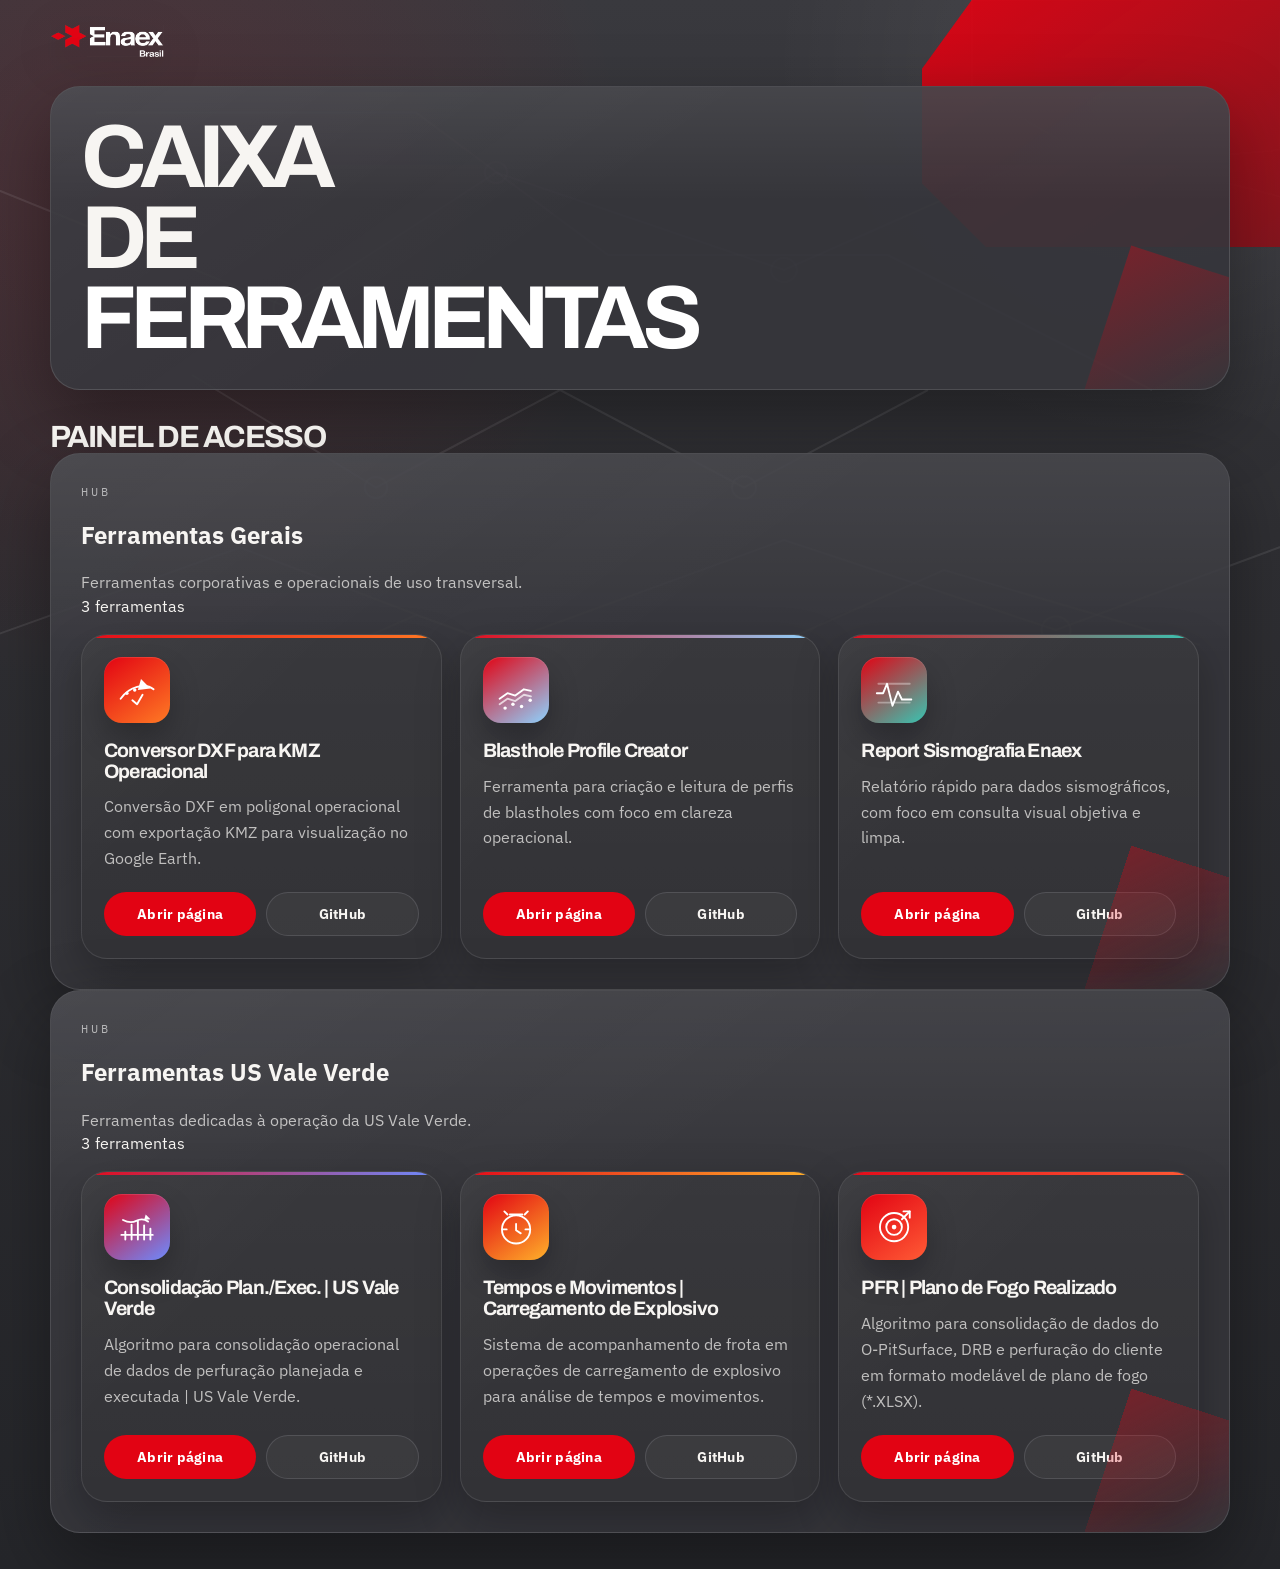
==== index.html @ 2552ff81 "Preload manifest for faster hub rendering" ====
<!doctype html>
<html lang="pt-BR">
  <head>
    <meta charset="utf-8" />
    <meta name="viewport" content="width=device-width, initial-scale=1" />
    <meta name="description" content="Hub visual de ferramentas Enaex Brasil dividido entre Ferramentas Gerais e Ferramentas US Vale Verde." />
    <meta name="theme-color" content="#2f2f33" />
    <title>Caixa de Ferramentas | Enaex Brasil</title>
    <link rel="preconnect" href="https://fonts.googleapis.com" />
    <link rel="preconnect" href="https://fonts.gstatic.com" crossorigin />
    <link
      href="https://fonts.googleapis.com/css2?family=Archivo:wght@500;600;700;800&family=IBM+Plex+Mono:wght@400;500;600&family=IBM+Plex+Sans:wght@400;500;600;700&display=swap"
      rel="stylesheet"
    />
    <link rel="preload" href="output/tools_manifest.json" as="fetch" crossorigin="anonymous" />
    <link rel="stylesheet" href="styles.css" />
    <script src="script.js" defer></script>
  </head>
  <body>
    <div class="scene" aria-hidden="true">
      <svg class="scene__lines" viewBox="0 0 1600 1200" preserveAspectRatio="none">
        <path d="M-80 220 L360 410 L620 230 L980 360 L1340 190 L1700 290" />
        <path d="M-40 860 L300 730 L620 860 L980 720 L1320 840 L1700 690" />
        <path d="M120 150 L520 150 L760 340 L1110 340 L1440 520" />
        <path d="M160 990 L520 820 L820 930 L1180 760 L1500 860" />
        <path d="M240 500 L470 650 L700 520 L930 650 L1160 520" />
        <circle cx="360" cy="410" r="18" />
        <circle cx="620" cy="230" r="14" />
        <circle cx="980" cy="360" r="16" />
        <circle cx="1320" cy="840" r="18" />
        <circle cx="470" cy="650" r="14" />
        <circle cx="930" cy="650" r="15" />
        <polygon points="1215,0 1600,0 1600,200 1380,220 1215,120" />
      </svg>
      <span class="scene__tile scene__tile--top"></span>
      <span class="scene__tile scene__tile--bottom"></span>
    </div>

    <header class="topbar shell">
      <a class="brand" href="./" aria-label="Enaex Brasil">
        <img
          class="brand__logo"
          src="VISUAL/Enaex%20Brasil%20-%20White.png"
          alt="Enaex Brasil"
        />
      </a>
    </header>

    <main class="shell page">
      <section class="hero" aria-labelledby="hero-title">
        <article class="hero__copy panel panel--soft reveal">
          <h1 id="hero-title">
            Caixa de
            <span>Ferramentas</span>
          </h1>
        </article>
      </section>

      <section class="section-head reveal" aria-labelledby="tools-title">
        <div>
          <h2 id="tools-title">PAINEL DE ACESSO</h2>
        </div>
      </section>

      <section id="hub-grid" class="hub-grid" aria-label="Lista de hubs" aria-live="polite" aria-busy="true"></section>
    </main>
  </body>
</html>
---- styles.css ----
:root {
  --bg: #2f2f33;
  --bg-deep: #25262a;
  --panel: rgba(60, 60, 66, 0.92);
  --panel-strong: rgba(226, 3, 19, 0.96);
  --panel-soft: rgba(54, 54, 59, 0.92);
  --line: rgba(255, 255, 255, 0.14);
  --line-strong: rgba(255, 255, 255, 0.22);
  --text: #f7f5f2;
  --muted: rgba(247, 245, 242, 0.72);
  --muted-strong: rgba(247, 245, 242, 0.52);
  --accent: #e20313;
  --accent-2: #ff5b35;
  --shadow: 0 28px 72px rgba(0, 0, 0, 0.36);
  color-scheme: dark;
}

* {
  box-sizing: border-box;
}

html {
  scroll-behavior: smooth;
}

body {
  margin: 0;
  min-height: 100vh;
  color: var(--text);
  font-family: "IBM Plex Sans", system-ui, sans-serif;
  background:
    radial-gradient(circle at 10% 12%, rgba(226, 3, 19, 0.13), transparent 28%),
    radial-gradient(circle at 90% 4%, rgba(255, 255, 255, 0.08), transparent 20%),
    linear-gradient(180deg, #39393e 0%, var(--bg) 34%, var(--bg-deep) 100%);
  overflow-x: hidden;
}

img {
  display: block;
  max-width: 100%;
}

a {
  color: inherit;
}

::selection {
  background: rgba(226, 3, 19, 0.55);
  color: #fff;
}

.scene {
  position: fixed;
  inset: 0;
  z-index: 0;
  pointer-events: none;
  overflow: hidden;
}

.scene__lines {
  position: absolute;
  inset: 0;
  width: 100%;
  height: 100%;
  opacity: 0.42;
}

.scene__lines path {
  fill: none;
  stroke: rgba(255, 255, 255, 0.22);
  stroke-width: 2;
  vector-effect: non-scaling-stroke;
}

.scene__lines circle,
.scene__lines polygon {
  fill: none;
  stroke: rgba(255, 255, 255, 0.22);
  stroke-width: 2;
  vector-effect: non-scaling-stroke;
}

.scene__tile {
  position: absolute;
  display: block;
  filter: drop-shadow(0 24px 60px rgba(0, 0, 0, 0.16));
}

.scene__tile--top {
  top: 0;
  right: 0;
  width: min(28vw, 360px);
  aspect-ratio: 1.45;
  background: linear-gradient(145deg, rgba(226, 3, 19, 0.98), rgba(141, 18, 27, 0.95));
  clip-path: polygon(14% 0, 100% 0, 100% 100%, 18% 100%, 0 74%, 0 28%);
  opacity: 0.96;
}

.scene__tile--bottom {
  left: -120px;
  bottom: -80px;
  width: min(32vw, 420px);
  aspect-ratio: 1.42;
  border: 2px solid rgba(255, 255, 255, 0.12);
  clip-path: polygon(0 20%, 70% 0, 100% 26%, 100% 100%, 22% 100%, 0 72%);
  opacity: 0.6;
}

.shell {
  width: min(1180px, calc(100% - 48px));
  margin: 0 auto;
  position: relative;
  z-index: 1;
}

.topbar {
  display: flex;
  align-items: center;
  justify-content: flex-start;
  gap: 16px;
  padding: 24px 0 10px;
}

.brand {
  display: inline-flex;
  align-items: center;
  gap: 12px;
  text-decoration: none;
}

.brand__logo {
  width: auto;
  height: 34px;
  object-fit: contain;
  filter: drop-shadow(0 12px 24px rgba(0, 0, 0, 0.22));
}

.page {
  padding: 18px 0 36px;
}

.hero {
  display: grid;
  grid-template-columns: minmax(0, 1fr);
  gap: 20px;
  align-items: stretch;
}

.panel {
  position: relative;
  overflow: hidden;
  border: 1px solid rgba(255, 255, 255, 0.12);
  border-radius: 30px;
  box-shadow: var(--shadow);
}

.panel::before {
  content: "";
  position: absolute;
  inset: 0;
  background: linear-gradient(180deg, rgba(255, 255, 255, 0.08), transparent 38%);
  pointer-events: none;
}

.panel--soft {
  padding: 30px;
  background:
    linear-gradient(145deg, rgba(255, 255, 255, 0.035), transparent 45%),
    var(--panel-soft);
}

.panel--soft::after {
  content: "";
  position: absolute;
  inset: auto -50px -60px auto;
  width: 180px;
  height: 180px;
  background: linear-gradient(135deg, rgba(226, 3, 19, 0.36), transparent 68%);
  transform: rotate(18deg);
  pointer-events: none;
}

.eyebrow {
  margin: 0 0 14px;
  color: var(--muted-strong);
  font-family: "IBM Plex Mono", monospace;
  font-size: 0.72rem;
  letter-spacing: 0.24em;
  text-transform: uppercase;
}

.eyebrow--muted {
  color: rgba(255, 255, 255, 0.6);
}

.hero__copy {
  min-height: 100%;
}

.hero__copy h1 {
  margin: 0;
  font-family: "Archivo", "IBM Plex Sans", sans-serif;
  font-size: clamp(3.1rem, 7vw, 5.8rem);
  line-height: 0.9;
  letter-spacing: -0.08em;
  text-transform: uppercase;
  max-width: 7ch;
}

.hero__copy h1 span {
  display: block;
  color: #fff;
}

.section-head {
  display: flex;
  align-items: end;
  justify-content: space-between;
  gap: 24px;
  margin-top: 32px;
}

.section-head h2 {
  margin: 0;
  font-family: "Archivo", "IBM Plex Sans", sans-serif;
  font-size: clamp(1.8rem, 2.4vw, 2.45rem);
  line-height: 1;
  letter-spacing: -0.05em;
  text-transform: uppercase;
}

.section-head__text {
  margin: 0;
  max-width: 50ch;
  color: var(--muted);
  line-height: 1.6;
}

.tool-grid {
  display: grid;
  grid-template-columns: repeat(3, minmax(0, 1fr));
  gap: 18px;
  margin-top: 18px;
}

.tool-grid__message {
  grid-column: 1 / -1;
  padding: 18px 20px;
  border-radius: 20px;
  border: 1px solid rgba(255, 255, 255, 0.12);
  background: rgba(255, 255, 255, 0.04);
  color: var(--muted);
  line-height: 1.6;
}

.tool-grid__message--error {
  border-color: rgba(226, 3, 19, 0.38);
  background: rgba(226, 3, 19, 0.08);
  color: #fff;
}

.tool-card {
  position: relative;
  display: flex;
  flex-direction: column;
  min-height: 100%;
  padding: 22px;
  overflow: hidden;
  border-radius: 26px;
  border: 1px solid rgba(255, 255, 255, 0.1);
  background:
    linear-gradient(180deg, rgba(255, 255, 255, 0.045), rgba(255, 255, 255, 0.015)),
    rgba(47, 47, 52, 0.96);
  box-shadow: 0 18px 44px rgba(0, 0, 0, 0.25);
  transform: translateY(0);
  transition:
    transform 180ms ease,
    border-color 180ms ease,
    box-shadow 180ms ease,
    background 180ms ease;
}

.tool-card::before {
  content: "";
  position: absolute;
  inset: 0 0 auto;
  height: 3px;
  background: linear-gradient(90deg, var(--accent), var(--accent-2));
}

.tool-card::after {
  content: "";
  position: absolute;
  inset: 0;
  background: linear-gradient(135deg, rgba(255, 255, 255, 0.08), transparent 38%);
  pointer-events: none;
  opacity: 0.4;
}

.tool-card:hover {
  transform: translateY(-6px);
  border-color: rgba(226, 3, 19, 0.34);
  box-shadow: 0 24px 56px rgba(0, 0, 0, 0.34);
}

.tool-card__head {
  display: flex;
  align-items: flex-start;
  justify-content: flex-start;
  position: relative;
  z-index: 1;
}

.tool-mark {
  width: 66px;
  aspect-ratio: 1;
  flex: 0 0 auto;
  display: grid;
  place-items: center;
  border-radius: 18px;
  color: #fff;
  background: linear-gradient(145deg, var(--accent), var(--accent-2));
  box-shadow:
    inset 0 1px 0 rgba(255, 255, 255, 0.12),
    0 16px 30px rgba(0, 0, 0, 0.24);
}

.tool-mark svg {
  width: 76%;
  height: 76%;
}

.tool-mark svg * {
  stroke-linecap: round;
  stroke-linejoin: round;
}

.tool-card h3 {
  position: relative;
  z-index: 1;
  margin: 18px 0 0;
  font-family: "Archivo", "IBM Plex Sans", sans-serif;
  font-size: 1.22rem;
  line-height: 1.06;
  letter-spacing: -0.04em;
}

.tool-card p {
  position: relative;
  z-index: 1;
  margin: 12px 0 0;
  color: var(--muted);
  line-height: 1.62;
}

.tool-card__actions {
  position: relative;
  z-index: 1;
  display: grid;
  grid-template-columns: repeat(2, minmax(0, 1fr));
  gap: 10px;
  margin-top: auto;
  padding-top: 20px;
}

.tool-link {
  display: inline-flex;
  align-items: center;
  justify-content: center;
  gap: 10px;
  min-height: 44px;
  padding: 0 14px;
  border-radius: 999px;
  border: 1px solid rgba(255, 255, 255, 0.12);
  background: rgba(255, 255, 255, 0.04);
  color: var(--text);
  font-size: 0.86rem;
  font-weight: 700;
  letter-spacing: 0.02em;
  white-space: nowrap;
  text-decoration: none;
  transition:
    transform 160ms ease,
    background 160ms ease,
    border-color 160ms ease;
}

.tool-link:hover {
  transform: translateY(-1px);
  background: rgba(255, 255, 255, 0.08);
  border-color: rgba(255, 255, 255, 0.24);
}

.tool-link--primary {
  background: var(--accent);
  border-color: transparent;
  color: #fff;
}

.tool-link--primary:hover {
  background: #f10f20;
}

.tool-link:focus-visible,
.brand:focus-visible {
  outline: 2px solid rgba(255, 255, 255, 0.8);
  outline-offset: 3px;
}

.reveal {
  animation: rise 820ms cubic-bezier(0.16, 1, 0.3, 1) both;
}

.hero__copy.reveal {
  animation-delay: 70ms;
}

.hero__status.reveal {
  animation-delay: 150ms;
}

.section-head.reveal {
  animation-delay: 210ms;
}

.tool-card.reveal {
  animation-delay: var(--delay, 0ms);
}

@keyframes rise {
  from {
    opacity: 0;
    transform: translateY(18px);
  }
  to {
    opacity: 1;
    transform: translateY(0);
  }
}

@media (max-width: 1100px) {
  .hero {
    grid-template-columns: 1fr;
  }

  .tool-grid {
    grid-template-columns: repeat(2, minmax(0, 1fr));
  }
}

@media (max-width: 780px) {
  .shell {
    width: min(100% - 28px, 1180px);
  }

  .topbar {
    padding-top: 18px;
    flex-direction: column;
    align-items: flex-start;
  }

  .panel--soft,
  .tool-card {
    padding: 20px;
    border-radius: 24px;
  }

  .section-head {
    flex-direction: column;
    align-items: flex-start;
  }

  .tool-grid {
    grid-template-columns: 1fr;
  }

  .tool-card__actions {
    grid-template-columns: 1fr;
  }
}

@media (prefers-reduced-motion: reduce) {
  html {
    scroll-behavior: auto;
  }

  *,
  *::before,
  *::after {
    animation-duration: 0.01ms !important;
    animation-iteration-count: 1 !important;
    transition-duration: 0.01ms !important;
    scroll-behavior: auto !important;
  }
}
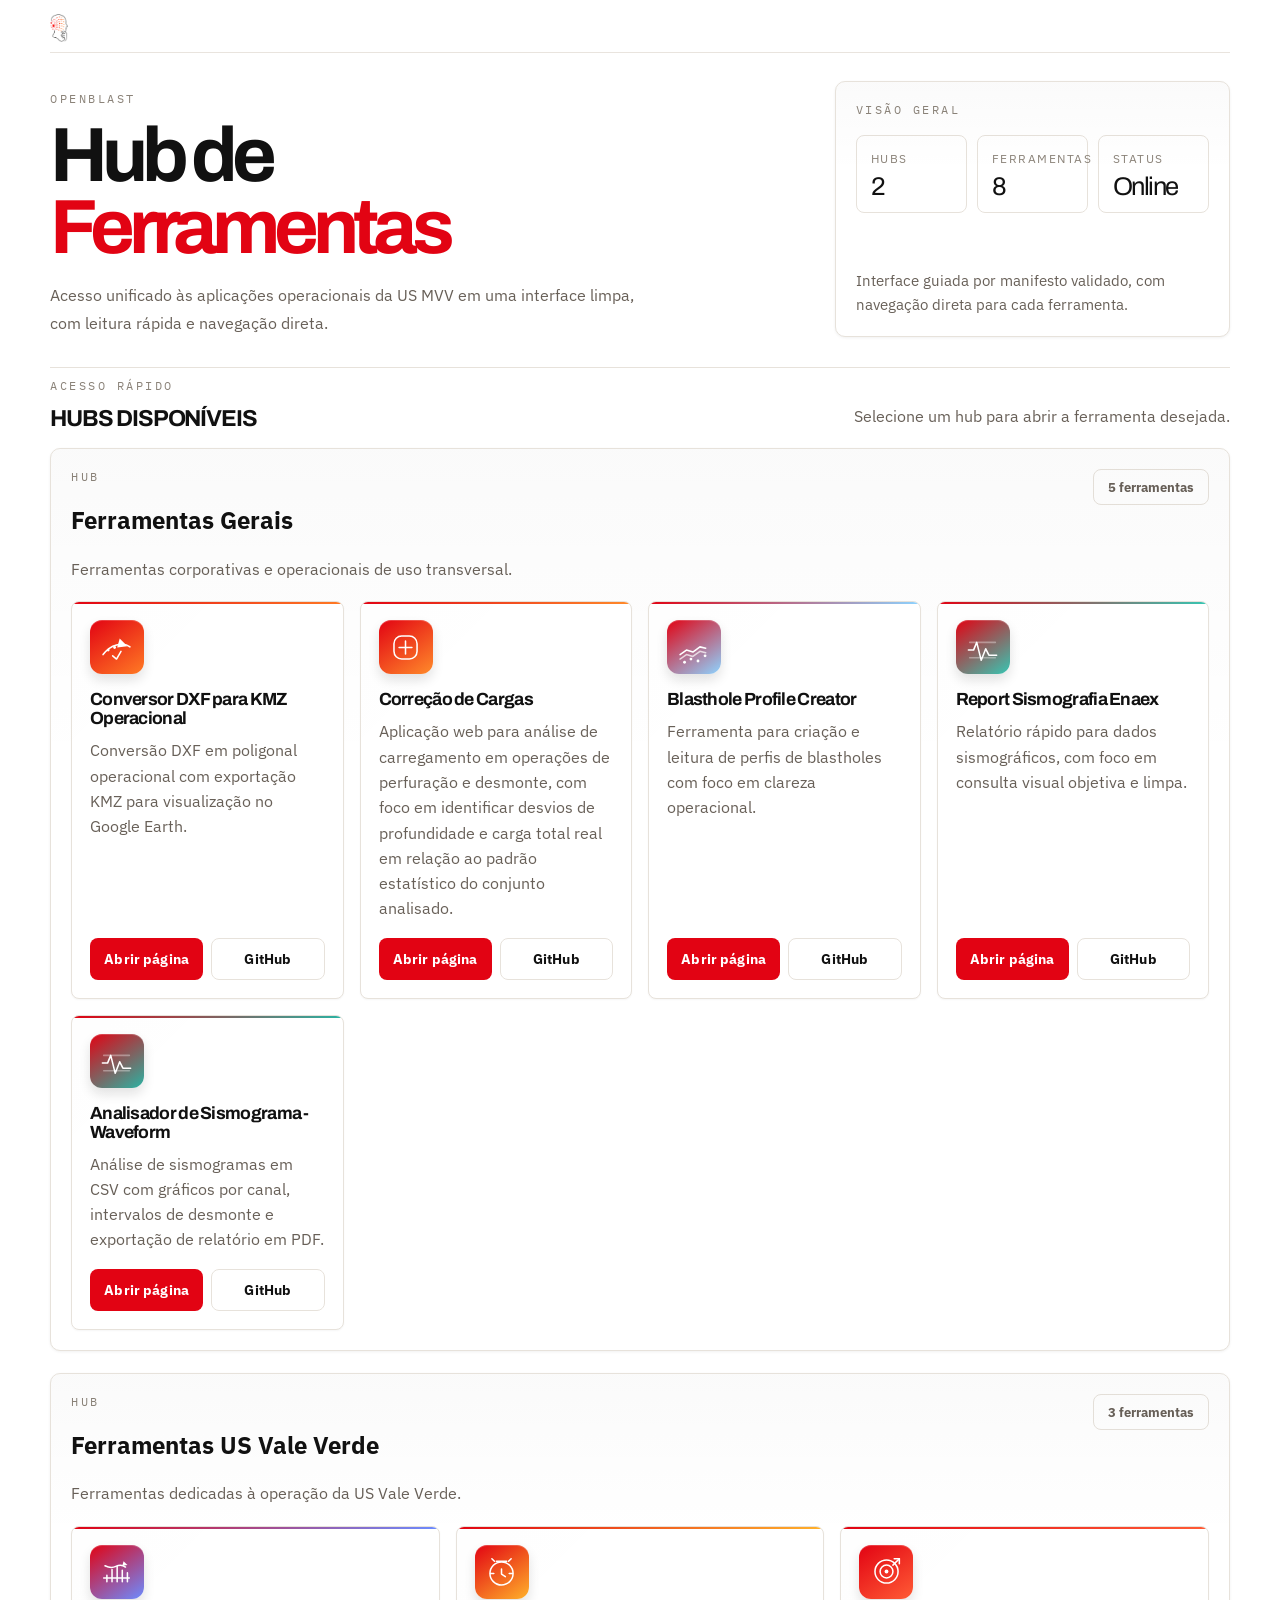
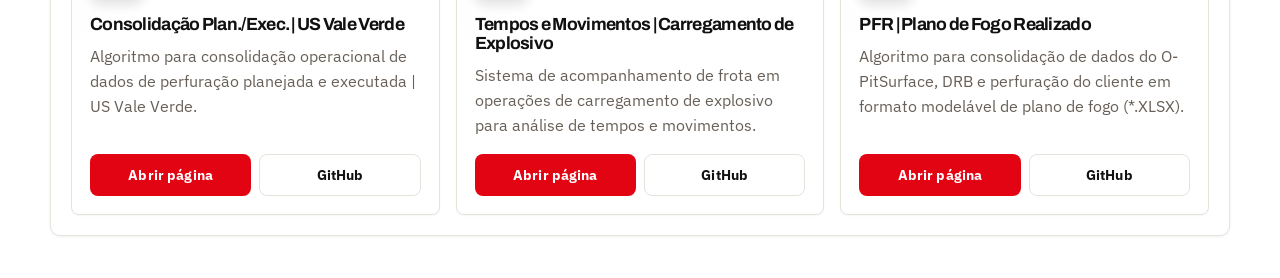
==== commit 8bac404d: "feat: restyle hub for OpenBlast" ====
--- a/index.html
+++ b/index.html
@@ -3,9 +3,11 @@
   <head>
     <meta charset="utf-8" />
     <meta name="viewport" content="width=device-width, initial-scale=1" />
-    <meta name="description" content="Hub visual de ferramentas Enaex Brasil dividido entre Ferramentas Gerais e Ferramentas US Vale Verde." />
-    <meta name="theme-color" content="#2f2f33" />
-    <title>Caixa de Ferramentas | Enaex Brasil</title>
+    <meta name="description" content="Hub visual OpenBlast para acesso direto às ferramentas operacionais da US MVV." />
+    <meta name="theme-color" content="#ffffff" />
+    <meta name="application-name" content="Hub de Ferramentas | OpenBlast" />
+    <link rel="icon" href="VISUAL/LOGO%20OPENBLAST%20TRANSPARENTE.png" />
+    <title>Hub de Ferramentas | OpenBlast</title>
     <link rel="preconnect" href="https://fonts.googleapis.com" />
     <link rel="preconnect" href="https://fonts.gstatic.com" crossorigin />
     <link
@@ -17,52 +19,69 @@
     <script src="script.js" defer></script>
   </head>
   <body>
-    <div class="scene" aria-hidden="true">
-      <svg class="scene__lines" viewBox="0 0 1600 1200" preserveAspectRatio="none">
-        <path d="M-80 220 L360 410 L620 230 L980 360 L1340 190 L1700 290" />
-        <path d="M-40 860 L300 730 L620 860 L980 720 L1320 840 L1700 690" />
-        <path d="M120 150 L520 150 L760 340 L1110 340 L1440 520" />
-        <path d="M160 990 L520 820 L820 930 L1180 760 L1500 860" />
-        <path d="M240 500 L470 650 L700 520 L930 650 L1160 520" />
-        <circle cx="360" cy="410" r="18" />
-        <circle cx="620" cy="230" r="14" />
-        <circle cx="980" cy="360" r="16" />
-        <circle cx="1320" cy="840" r="18" />
-        <circle cx="470" cy="650" r="14" />
-        <circle cx="930" cy="650" r="15" />
-        <polygon points="1215,0 1600,0 1600,200 1380,220 1215,120" />
-      </svg>
-      <span class="scene__tile scene__tile--top"></span>
-      <span class="scene__tile scene__tile--bottom"></span>
-    </div>
-
     <header class="topbar shell">
-      <a class="brand" href="./" aria-label="Enaex Brasil">
+      <a class="brand" href="./" aria-label="OpenBlast">
         <img
           class="brand__logo"
-          src="VISUAL/Enaex%20Brasil%20-%20White.png"
-          alt="Enaex Brasil"
+          src="VISUAL/LOGO%20OPENBLAST%20TRANSPARENTE.png"
+          alt="OpenBlast"
         />
       </a>
     </header>
 
     <main class="shell page">
       <section class="hero" aria-labelledby="hero-title">
-        <article class="hero__copy panel panel--soft reveal">
+        <article class="hero__copy reveal">
+          <p class="eyebrow">OPENBLAST</p>
           <h1 id="hero-title">
-            Caixa de
+            Hub de
             <span>Ferramentas</span>
           </h1>
+          <p class="hero__description">
+            Acesso unificado às aplicações operacionais da US MVV em uma interface limpa, com leitura rápida e navegação direta.
+          </p>
         </article>
+
+        <aside class="hero__panel panel panel--light reveal" aria-label="Resumo do hub">
+          <div>
+            <p class="eyebrow eyebrow--muted">VISÃO GERAL</p>
+            <dl class="hero__stats">
+              <div>
+                <dt>Hubs</dt>
+                <dd id="stat-hubs">2</dd>
+              </div>
+              <div>
+                <dt>Ferramentas</dt>
+                <dd id="stat-tools">8</dd>
+              </div>
+              <div>
+                <dt>Status</dt>
+                <dd id="stat-status">Online</dd>
+              </div>
+            </dl>
+          </div>
+          <p class="hero__panel-note">
+            Interface guiada por manifesto validado, com navegação direta para cada ferramenta.
+          </p>
+        </aside>
       </section>
 
       <section class="section-head reveal" aria-labelledby="tools-title">
         <div>
-          <h2 id="tools-title">PAINEL DE ACESSO</h2>
+          <p class="eyebrow">Acesso rápido</p>
+          <h2 id="tools-title">Hubs disponíveis</h2>
         </div>
+        <p class="section-head__text">
+          Selecione um hub para abrir a ferramenta desejada.
+        </p>
       </section>
 
       <section id="hub-grid" class="hub-grid" aria-label="Lista de hubs" aria-live="polite" aria-busy="true"></section>
     </main>
+
+    <!-- MANIFEST:START -->
+<script type="application/json" id="initial-manifest">{"manifest_version":"2.0","project":{"name":"hub-de-ferramentas-us-mvv","version":"1.0.0","purpose":"Transformar a planilha de repositórios em um manifesto validado para o hub OpenBlast US MVV"},"generated_at":"2026-06-11T11:29:32Z","run_id":"20260611_112932","source":{"workbook":"input/repositorios_github_pages.xlsx","sheet":"Repositorios","headers":["Repositório","Título formal","GitHub","Pages"],"sha256":"66d4b694edf823ed48492c0521bcfcdd941e2f9ed77dc7ff28b12eba729573e5","row_count":8},"counts":{"total_rows":8,"valid_rows":8,"invalid_rows":0,"hub_count":2},"validation":{"status":"passed","error_count":0,"warning_count":0},"generator":{"python":"3.14.3","openpyxl":"3.1.5"},"hubs":[{"slug":"ferramentas-gerais","title":"Ferramentas Gerais","description":"Ferramentas corporativas e operacionais de uso transversal.","tool_count":5,"tools":[{"row_number":2,"repository_id":"enaex-plano-de-voo","formal_title":"Conversor DXF para KMZ Operacional","github_url":"https://github.com/SILVAThiagoFerreira/enaex-plano-de-voo","pages_url":"https://silvathiagoferreira.github.io/enaex-plano-de-voo/","description":"Conversão DXF em poligonal operacional com exportação KMZ para visualização no Google Earth.","kind":"flight","accent":"#e20313","accent2":"#ff7a24","github_owner":"SILVAThiagoFerreira","github_repo_name":"enaex-plano-de-voo","pages_owner":"silvathiagoferreira","pages_repo_name":"enaex-plano-de-voo","order":1},{"row_number":9,"repository_id":"correcao-de-cargas","formal_title":"Correção de Cargas","github_url":"https://github.com/SILVAThiagoFerreira/correcao-de-cargas","pages_url":"https://silvathiagoferreira.github.io/correcao-de-cargas/","description":"Aplicação web para análise de carregamento em operações de perfuração e desmonte, com foco em identificar desvios de profundidade e carga total real em relação ao padrão estatístico do conjunto analisado.","kind":"charge","accent":"#e20313","accent2":"#ff8a2a","github_owner":"SILVAThiagoFerreira","github_repo_name":"correcao-de-cargas","pages_owner":"silvathiagoferreira","pages_repo_name":"correcao-de-cargas","order":8},{"row_number":5,"repository_id":"blasthole-profile-creator","formal_title":"Blasthole Profile Creator","github_url":"https://github.com/SILVAThiagoFerreira/blasthole-profile-creator","pages_url":"https://silvathiagoferreira.github.io/blasthole-profile-creator/","description":"Ferramenta para criação e leitura de perfis de blastholes com foco em clareza operacional.","kind":"blast","accent":"#e20313","accent2":"#8dd3ff","github_owner":"SILVAThiagoFerreira","github_repo_name":"blasthole-profile-creator","pages_owner":"silvathiagoferreira","pages_repo_name":"blasthole-profile-creator","order":4},{"row_number":7,"repository_id":"aquickreportofseismographicdata","formal_title":"Report Sismografia Enaex","github_url":"https://github.com/SILVAThiagoFerreira/aquickreportofseismographicdata","pages_url":"https://silvathiagoferreira.github.io/aquickreportofseismographicdata/","description":"Relatório rápido para dados sismográficos, com foco em consulta visual objetiva e limpa.","kind":"wave","accent":"#e20313","accent2":"#37c6b3","github_owner":"SILVAThiagoFerreira","github_repo_name":"aquickreportofseismographicdata","pages_owner":"silvathiagoferreira","pages_repo_name":"aquickreportofseismographicdata","order":6},{"row_number":8,"repository_id":"analisador-de-sismograma","formal_title":"Analisador de Sismograma - Waveform","github_url":"https://github.com/SILVAThiagoFerreira/analisador-de-sismograma","pages_url":"https://silvathiagoferreira.github.io/ANALISADOR-DE-SISMOGRAMA/","description":"Análise de sismogramas em CSV com gráficos por canal, intervalos de desmonte e exportação de relatório em PDF.","kind":"wave","accent":"#e20313","accent2":"#2bb3a3","github_owner":"SILVAThiagoFerreira","github_repo_name":"analisador-de-sismograma","pages_owner":"silvathiagoferreira","pages_repo_name":"ANALISADOR-DE-SISMOGRAMA","order":7}]},{"slug":"ferramentas-us-vale-verde","title":"Ferramentas US Vale Verde","description":"Ferramentas dedicadas à operação da US Vale Verde.","tool_count":3,"tools":[{"row_number":3,"repository_id":"usmvv_planned_and_executed_data_consolidation","formal_title":"Consolidação Plan./Exec. | US Vale Verde","github_url":"https://github.com/SILVAThiagoFerreira/usmvv_planned_and_executed_data_consolidation","pages_url":"https://silvathiagoferreira.github.io/usmvv_planned_and_executed_data_consolidation/","description":"Algoritmo para consolidação operacional de dados de perfuração planejada e executada | US Vale Verde.","kind":"console","accent":"#e20313","accent2":"#6c8cff","github_owner":"SILVAThiagoFerreira","github_repo_name":"usmvv_planned_and_executed_data_consolidation","pages_owner":"silvathiagoferreira","pages_repo_name":"usmvv_planned_and_executed_data_consolidation","order":2},{"row_number":4,"repository_id":"temposemovimentos","formal_title":"Tempos e Movimentos | Carregamento de Explosivo","github_url":"https://github.com/SILVAThiagoFerreira/temposemovimentos","pages_url":"https://silvathiagoferreira.github.io/temposemovimentos/","description":"Sistema de acompanhamento de frota em operações de carregamento de explosivo para análise de tempos e movimentos.","kind":"timer","accent":"#e20313","accent2":"#ffb12a","github_owner":"SILVAThiagoFerreira","github_repo_name":"temposemovimentos","pages_owner":"silvathiagoferreira","pages_repo_name":"temposemovimentos","order":3},{"row_number":6,"repository_id":"pfr-enaex","formal_title":"PFR | Plano de Fogo Realizado","github_url":"https://github.com/SILVAThiagoFerreira/pfr-enaex","pages_url":"https://silvathiagoferreira.github.io/pfr-enaex/","description":"Algoritmo para consolidação de dados do O-PitSurface, DRB e perfuração do cliente em formato modelável de plano de fogo (*.XLSX).","kind":"target","accent":"#e20313","accent2":"#ff5b35","github_owner":"SILVAThiagoFerreira","github_repo_name":"pfr-enaex","pages_owner":"silvathiagoferreira","pages_repo_name":"pfr-enaex","order":5}]}],"tools":[{"row_number":2,"repository_id":"enaex-plano-de-voo","formal_title":"Conversor DXF para KMZ Operacional","github_url":"https://github.com/SILVAThiagoFerreira/enaex-plano-de-voo","pages_url":"https://silvathiagoferreira.github.io/enaex-plano-de-voo/","description":"Conversão DXF em poligonal operacional com exportação KMZ para visualização no Google Earth.","kind":"flight","accent":"#e20313","accent2":"#ff7a24","github_owner":"SILVAThiagoFerreira","github_repo_name":"enaex-plano-de-voo","pages_owner":"silvathiagoferreira","pages_repo_name":"enaex-plano-de-voo","order":1},{"row_number":3,"repository_id":"usmvv_planned_and_executed_data_consolidation","formal_title":"Consolidação Plan./Exec. | US Vale Verde","github_url":"https://github.com/SILVAThiagoFerreira/usmvv_planned_and_executed_data_consolidation","pages_url":"https://silvathiagoferreira.github.io/usmvv_planned_and_executed_data_consolidation/","description":"Algoritmo para consolidação operacional de dados de perfuração planejada e executada | US Vale Verde.","kind":"console","accent":"#e20313","accent2":"#6c8cff","github_owner":"SILVAThiagoFerreira","github_repo_name":"usmvv_planned_and_executed_data_consolidation","pages_owner":"silvathiagoferreira","pages_repo_name":"usmvv_planned_and_executed_data_consolidation","order":2},{"row_number":4,"repository_id":"temposemovimentos","formal_title":"Tempos e Movimentos | Carregamento de Explosivo","github_url":"https://github.com/SILVAThiagoFerreira/temposemovimentos","pages_url":"https://silvathiagoferreira.github.io/temposemovimentos/","description":"Sistema de acompanhamento de frota em operações de carregamento de explosivo para análise de tempos e movimentos.","kind":"timer","accent":"#e20313","accent2":"#ffb12a","github_owner":"SILVAThiagoFerreira","github_repo_name":"temposemovimentos","pages_owner":"silvathiagoferreira","pages_repo_name":"temposemovimentos","order":3},{"row_number":5,"repository_id":"blasthole-profile-creator","formal_title":"Blasthole Profile Creator","github_url":"https://github.com/SILVAThiagoFerreira/blasthole-profile-creator","pages_url":"https://silvathiagoferreira.github.io/blasthole-profile-creator/","description":"Ferramenta para criação e leitura de perfis de blastholes com foco em clareza operacional.","kind":"blast","accent":"#e20313","accent2":"#8dd3ff","github_owner":"SILVAThiagoFerreira","github_repo_name":"blasthole-profile-creator","pages_owner":"silvathiagoferreira","pages_repo_name":"blasthole-profile-creator","order":4},{"row_number":6,"repository_id":"pfr-enaex","formal_title":"PFR | Plano de Fogo Realizado","github_url":"https://github.com/SILVAThiagoFerreira/pfr-enaex","pages_url":"https://silvathiagoferreira.github.io/pfr-enaex/","description":"Algoritmo para consolidação de dados do O-PitSurface, DRB e perfuração do cliente em formato modelável de plano de fogo (*.XLSX).","kind":"target","accent":"#e20313","accent2":"#ff5b35","github_owner":"SILVAThiagoFerreira","github_repo_name":"pfr-enaex","pages_owner":"silvathiagoferreira","pages_repo_name":"pfr-enaex","order":5},{"row_number":7,"repository_id":"aquickreportofseismographicdata","formal_title":"Report Sismografia Enaex","github_url":"https://github.com/SILVAThiagoFerreira/aquickreportofseismographicdata","pages_url":"https://silvathiagoferreira.github.io/aquickreportofseismographicdata/","description":"Relatório rápido para dados sismográficos, com foco em consulta visual objetiva e limpa.","kind":"wave","accent":"#e20313","accent2":"#37c6b3","github_owner":"SILVAThiagoFerreira","github_repo_name":"aquickreportofseismographicdata","pages_owner":"silvathiagoferreira","pages_repo_name":"aquickreportofseismographicdata","order":6},{"row_number":8,"repository_id":"analisador-de-sismograma","formal_title":"Analisador de Sismograma - Waveform","github_url":"https://github.com/SILVAThiagoFerreira/analisador-de-sismograma","pages_url":"https://silvathiagoferreira.github.io/ANALISADOR-DE-SISMOGRAMA/","description":"Análise de sismogramas em CSV com gráficos por canal, intervalos de desmonte e exportação de relatório em PDF.","kind":"wave","accent":"#e20313","accent2":"#2bb3a3","github_owner":"SILVAThiagoFerreira","github_repo_name":"analisador-de-sismograma","pages_owner":"silvathiagoferreira","pages_repo_name":"ANALISADOR-DE-SISMOGRAMA","order":7},{"row_number":9,"repository_id":"correcao-de-cargas","formal_title":"Correção de Cargas","github_url":"https://github.com/SILVAThiagoFerreira/correcao-de-cargas","pages_url":"https://silvathiagoferreira.github.io/correcao-de-cargas/","description":"Aplicação web para análise de carregamento em operações de perfuração e desmonte, com foco em identificar desvios de profundidade e carga total real em relação ao padrão estatístico do conjunto analisado.","kind":"charge","accent":"#e20313","accent2":"#ff8a2a","github_owner":"SILVAThiagoFerreira","github_repo_name":"correcao-de-cargas","pages_owner":"silvathiagoferreira","pages_repo_name":"correcao-de-cargas","order":8}]}</script>
+<!-- MANIFEST:END -->
+
   </body>
 </html>
--- a/styles.css
+++ b/styles.css
@@ -1,18 +1,21 @@
 :root {
-  --bg: #2f2f33;
-  --bg-deep: #25262a;
-  --panel: rgba(60, 60, 66, 0.92);
-  --panel-strong: rgba(226, 3, 19, 0.96);
-  --panel-soft: rgba(54, 54, 59, 0.92);
-  --line: rgba(255, 255, 255, 0.14);
-  --line-strong: rgba(255, 255, 255, 0.22);
-  --text: #f7f5f2;
-  --muted: rgba(247, 245, 242, 0.72);
-  --muted-strong: rgba(247, 245, 242, 0.52);
+  --bg: #ffffff;
+  --bg-soft: #faf9f7;
+  --surface: #ffffff;
+  --surface-2: #fbfaf8;
+  --line: #e7e2db;
+  --line-strong: #d7d0c7;
+  --text: #111111;
+  --muted: #686058;
+  --muted-strong: #8b8379;
   --accent: #e20313;
-  --accent-2: #ff5b35;
-  --shadow: 0 28px 72px rgba(0, 0, 0, 0.36);
-  color-scheme: dark;
+  --accent-2: #ff7a24;
+  --shadow: 0 1px 3px rgba(17, 17, 17, 0.06);
+  --radius-xs: 4px;
+  --radius-sm: 6px;
+  --radius-md: 8px;
+  --radius-lg: 10px;
+  color-scheme: light;
 }
 
 * {
@@ -28,11 +31,32 @@
   min-height: 100vh;
   color: var(--text);
   font-family: "IBM Plex Sans", system-ui, sans-serif;
-  background:
-    radial-gradient(circle at 10% 12%, rgba(226, 3, 19, 0.13), transparent 28%),
-    radial-gradient(circle at 90% 4%, rgba(255, 255, 255, 0.08), transparent 20%),
-    linear-gradient(180deg, #39393e 0%, var(--bg) 34%, var(--bg-deep) 100%);
+  background: #ffffff;
   overflow-x: hidden;
+}
+
+body::before,
+body::after {
+  content: "";
+  position: fixed;
+  pointer-events: none;
+  z-index: 0;
+}
+
+body::before {
+  top: -180px;
+  right: -140px;
+  width: 560px;
+  height: 560px;
+  display: none;
+}
+
+body::after {
+  left: -180px;
+  bottom: -220px;
+  width: 640px;
+  height: 640px;
+  display: none;
 }
 
 img {
@@ -45,65 +69,8 @@
 }
 
 ::selection {
-  background: rgba(226, 3, 19, 0.55);
-  color: #fff;
-}
-
-.scene {
-  position: fixed;
-  inset: 0;
-  z-index: 0;
-  pointer-events: none;
-  overflow: hidden;
-}
-
-.scene__lines {
-  position: absolute;
-  inset: 0;
-  width: 100%;
-  height: 100%;
-  opacity: 0.42;
-}
-
-.scene__lines path {
-  fill: none;
-  stroke: rgba(255, 255, 255, 0.22);
-  stroke-width: 2;
-  vector-effect: non-scaling-stroke;
-}
-
-.scene__lines circle,
-.scene__lines polygon {
-  fill: none;
-  stroke: rgba(255, 255, 255, 0.22);
-  stroke-width: 2;
-  vector-effect: non-scaling-stroke;
-}
-
-.scene__tile {
-  position: absolute;
-  display: block;
-  filter: drop-shadow(0 24px 60px rgba(0, 0, 0, 0.16));
-}
-
-.scene__tile--top {
-  top: 0;
-  right: 0;
-  width: min(28vw, 360px);
-  aspect-ratio: 1.45;
-  background: linear-gradient(145deg, rgba(226, 3, 19, 0.98), rgba(141, 18, 27, 0.95));
-  clip-path: polygon(14% 0, 100% 0, 100% 100%, 18% 100%, 0 74%, 0 28%);
-  opacity: 0.96;
-}
-
-.scene__tile--bottom {
-  left: -120px;
-  bottom: -80px;
-  width: min(32vw, 420px);
-  aspect-ratio: 1.42;
-  border: 2px solid rgba(255, 255, 255, 0.12);
-  clip-path: polygon(0 20%, 70% 0, 100% 26%, 100% 100%, 22% 100%, 0 72%);
-  opacity: 0.6;
+  background: rgba(226, 3, 19, 0.16);
+  color: #111111;
 }
 
 .shell {
@@ -114,70 +81,43 @@
 }
 
 .topbar {
+  position: sticky;
+  top: 0;
+  z-index: 3;
   display: flex;
   align-items: center;
   justify-content: flex-start;
-  gap: 16px;
-  padding: 24px 0 10px;
+  padding: 14px 0 10px;
+  background: rgba(255, 255, 255, 0.98);
+  border-bottom: 1px solid rgba(231, 226, 219, 0.9);
 }
 
 .brand {
   display: inline-flex;
   align-items: center;
-  gap: 12px;
   text-decoration: none;
 }
 
 .brand__logo {
   width: auto;
-  height: 34px;
+  height: 28px;
   object-fit: contain;
-  filter: drop-shadow(0 12px 24px rgba(0, 0, 0, 0.22));
 }
 
 .page {
-  padding: 18px 0 36px;
+  padding: 16px 0 42px;
 }
 
 .hero {
   display: grid;
-  grid-template-columns: minmax(0, 1fr);
+  grid-template-columns: minmax(0, 1.45fr) minmax(280px, 0.75fr);
   gap: 20px;
   align-items: stretch;
-}
-
-.panel {
-  position: relative;
-  overflow: hidden;
-  border: 1px solid rgba(255, 255, 255, 0.12);
-  border-radius: 30px;
-  box-shadow: var(--shadow);
-}
-
-.panel::before {
-  content: "";
-  position: absolute;
-  inset: 0;
-  background: linear-gradient(180deg, rgba(255, 255, 255, 0.08), transparent 38%);
-  pointer-events: none;
-}
-
-.panel--soft {
-  padding: 30px;
-  background:
-    linear-gradient(145deg, rgba(255, 255, 255, 0.035), transparent 45%),
-    var(--panel-soft);
-}
-
-.panel--soft::after {
-  content: "";
-  position: absolute;
-  inset: auto -50px -60px auto;
-  width: 180px;
-  height: 180px;
-  background: linear-gradient(135deg, rgba(226, 3, 19, 0.36), transparent 68%);
-  transform: rotate(18deg);
-  pointer-events: none;
+  margin-top: 12px;
+}
+
+.hero__copy {
+  padding: 10px 0 0;
 }
 
 .eyebrow {
@@ -185,45 +125,116 @@
   color: var(--muted-strong);
   font-family: "IBM Plex Mono", monospace;
   font-size: 0.72rem;
-  letter-spacing: 0.24em;
+  letter-spacing: 0.22em;
   text-transform: uppercase;
 }
 
 .eyebrow--muted {
-  color: rgba(255, 255, 255, 0.6);
-}
-
-.hero__copy {
-  min-height: 100%;
+  color: var(--muted-strong);
 }
 
 .hero__copy h1 {
   margin: 0;
   font-family: "Archivo", "IBM Plex Sans", sans-serif;
-  font-size: clamp(3.1rem, 7vw, 5.8rem);
-  line-height: 0.9;
+  font-size: clamp(2.6rem, 6vw, 4.8rem);
+  line-height: 0.94;
   letter-spacing: -0.08em;
-  text-transform: uppercase;
-  max-width: 7ch;
+  text-transform: none;
+  max-width: 8ch;
 }
 
 .hero__copy h1 span {
   display: block;
-  color: #fff;
+  color: var(--accent);
+}
+
+.hero__description {
+  margin: 18px 0 0;
+  max-width: 60ch;
+  color: var(--muted);
+  font-size: 1rem;
+  line-height: 1.72;
+}
+
+.panel {
+  position: relative;
+  overflow: hidden;
+  border: 1px solid var(--line);
+  border-radius: var(--radius-lg);
+  background: var(--surface);
+  box-shadow: var(--shadow);
+}
+
+.panel::before {
+  content: "";
+  position: absolute;
+  inset: 0;
+  background: linear-gradient(180deg, rgba(17, 17, 17, 0.02), transparent 36%);
+  pointer-events: none;
+}
+
+.panel--light {
+  padding: 20px;
+}
+
+.hero__panel {
+  display: flex;
+  flex-direction: column;
+  justify-content: space-between;
+  min-height: 100%;
+}
+
+.hero__stats {
+  display: grid;
+  grid-template-columns: repeat(3, minmax(0, 1fr));
+  gap: 10px;
+  margin: 18px 0 0;
+  padding: 0;
+}
+
+.hero__stats div {
+  padding: 14px 14px 12px;
+  border-radius: var(--radius-md);
+  background: #fff;
+  border: 1px solid var(--line);
+}
+
+.hero__stats dt {
+  color: var(--muted-strong);
+  font-size: 0.78rem;
+  letter-spacing: 0.12em;
+  text-transform: uppercase;
+}
+
+.hero__stats dd {
+  margin: 8px 0 0;
+  font-family: "Archivo", "IBM Plex Sans", sans-serif;
+  font-size: 1.6rem;
+  line-height: 1;
+  letter-spacing: -0.06em;
+}
+
+.hero__panel-note {
+  margin: 22px 0 0;
+  color: var(--muted);
+  line-height: 1.6;
+  font-size: 0.95rem;
 }
 
 .section-head {
   display: flex;
-  align-items: end;
+  align-items: flex-end;
   justify-content: space-between;
   gap: 24px;
-  margin-top: 32px;
+  margin-top: 30px;
+  padding-top: 10px;
+  border-top: 1px solid var(--line);
 }
 
 .section-head h2 {
   margin: 0;
   font-family: "Archivo", "IBM Plex Sans", sans-serif;
-  font-size: clamp(1.8rem, 2.4vw, 2.45rem);
+  font-size: clamp(1.3rem, 1.8vw, 1.8rem);
   line-height: 1;
   letter-spacing: -0.05em;
   text-transform: uppercase;
@@ -231,32 +242,67 @@
 
 .section-head__text {
   margin: 0;
-  max-width: 50ch;
+  max-width: 52ch;
   color: var(--muted);
-  line-height: 1.6;
+  line-height: 1.7;
+}
+
+.hub-grid {
+  display: grid;
+  gap: 22px;
+  margin-top: 18px;
+}
+
+.hub-section {
+  padding: 20px;
+}
+
+.hub-section__header {
+  display: flex;
+  align-items: flex-start;
+  justify-content: space-between;
+  gap: 20px;
+  margin-bottom: 18px;
+}
+
+.hub-section__count {
+  display: inline-flex;
+  align-items: center;
+  min-height: 36px;
+  padding: 0 14px;
+  border-radius: var(--radius-md);
+  border: 1px solid var(--line);
+  background: #fff;
+  color: var(--muted);
+  font-size: 0.84rem;
+  font-weight: 700;
+  white-space: nowrap;
 }
 
 .tool-grid {
   display: grid;
-  grid-template-columns: repeat(3, minmax(0, 1fr));
-  gap: 18px;
-  margin-top: 18px;
+  grid-template-columns: repeat(auto-fit, minmax(260px, 1fr));
+  gap: 16px;
+}
+
+.tool-grid--group {
+  margin-top: 0;
 }
 
 .tool-grid__message {
   grid-column: 1 / -1;
   padding: 18px 20px;
-  border-radius: 20px;
-  border: 1px solid rgba(255, 255, 255, 0.12);
-  background: rgba(255, 255, 255, 0.04);
+  border-radius: var(--radius-md);
+  border: 1px solid var(--line);
+  background: #fff;
   color: var(--muted);
-  line-height: 1.6;
+  line-height: 1.65;
 }
 
 .tool-grid__message--error {
-  border-color: rgba(226, 3, 19, 0.38);
-  background: rgba(226, 3, 19, 0.08);
-  color: #fff;
+  border-color: rgba(226, 3, 19, 0.28);
+  background: rgba(226, 3, 19, 0.06);
+  color: #8f0f18;
 }
 
 .tool-card {
@@ -264,27 +310,24 @@
   display: flex;
   flex-direction: column;
   min-height: 100%;
-  padding: 22px;
+  padding: 18px;
   overflow: hidden;
-  border-radius: 26px;
-  border: 1px solid rgba(255, 255, 255, 0.1);
-  background:
-    linear-gradient(180deg, rgba(255, 255, 255, 0.045), rgba(255, 255, 255, 0.015)),
-    rgba(47, 47, 52, 0.96);
-  box-shadow: 0 18px 44px rgba(0, 0, 0, 0.25);
+  border-radius: var(--radius-md);
+  border: 1px solid var(--line);
+  background: #ffffff;
+  box-shadow: 0 1px 2px rgba(17, 17, 17, 0.04);
   transform: translateY(0);
   transition:
     transform 180ms ease,
     border-color 180ms ease,
-    box-shadow 180ms ease,
-    background 180ms ease;
+    box-shadow 180ms ease;
 }
 
 .tool-card::before {
   content: "";
   position: absolute;
   inset: 0 0 auto;
-  height: 3px;
+  height: 2px;
   background: linear-gradient(90deg, var(--accent), var(--accent-2));
 }
 
@@ -292,15 +335,15 @@
   content: "";
   position: absolute;
   inset: 0;
-  background: linear-gradient(135deg, rgba(255, 255, 255, 0.08), transparent 38%);
+  background: linear-gradient(135deg, rgba(17, 17, 17, 0.015), transparent 32%);
   pointer-events: none;
-  opacity: 0.4;
+  opacity: 0.35;
 }
 
 .tool-card:hover {
-  transform: translateY(-6px);
-  border-color: rgba(226, 3, 19, 0.34);
-  box-shadow: 0 24px 56px rgba(0, 0, 0, 0.34);
+  transform: translateY(-2px);
+  border-color: rgba(226, 3, 19, 0.18);
+  box-shadow: 0 4px 10px rgba(17, 17, 17, 0.07);
 }
 
 .tool-card__head {
@@ -312,17 +355,17 @@
 }
 
 .tool-mark {
-  width: 66px;
+  width: 54px;
   aspect-ratio: 1;
   flex: 0 0 auto;
   display: grid;
   place-items: center;
-  border-radius: 18px;
+  border-radius: 12px;
   color: #fff;
   background: linear-gradient(145deg, var(--accent), var(--accent-2));
   box-shadow:
-    inset 0 1px 0 rgba(255, 255, 255, 0.12),
-    0 16px 30px rgba(0, 0, 0, 0.24);
+    inset 0 1px 0 rgba(255, 255, 255, 0.2),
+    0 6px 12px rgba(17, 17, 17, 0.12);
 }
 
 .tool-mark svg {
@@ -338,19 +381,19 @@
 .tool-card h3 {
   position: relative;
   z-index: 1;
-  margin: 18px 0 0;
+  margin: 16px 0 0;
   font-family: "Archivo", "IBM Plex Sans", sans-serif;
-  font-size: 1.22rem;
-  line-height: 1.06;
+  font-size: 1.1rem;
+  line-height: 1.08;
   letter-spacing: -0.04em;
 }
 
 .tool-card p {
   position: relative;
   z-index: 1;
-  margin: 12px 0 0;
+  margin: 10px 0 0;
   color: var(--muted);
-  line-height: 1.62;
+  line-height: 1.58;
 }
 
 .tool-card__actions {
@@ -358,9 +401,9 @@
   z-index: 1;
   display: grid;
   grid-template-columns: repeat(2, minmax(0, 1fr));
-  gap: 10px;
+  gap: 8px;
   margin-top: auto;
-  padding-top: 20px;
+  padding-top: 16px;
 }
 
 .tool-link {
@@ -368,27 +411,29 @@
   align-items: center;
   justify-content: center;
   gap: 10px;
-  min-height: 44px;
+  min-height: 42px;
   padding: 0 14px;
-  border-radius: 999px;
-  border: 1px solid rgba(255, 255, 255, 0.12);
-  background: rgba(255, 255, 255, 0.04);
+  border-radius: var(--radius-md);
+  border: 1px solid var(--line);
+  background: var(--surface);
   color: var(--text);
-  font-size: 0.86rem;
+  font-size: 0.85rem;
   font-weight: 700;
-  letter-spacing: 0.02em;
+  letter-spacing: 0.01em;
   white-space: nowrap;
   text-decoration: none;
   transition:
     transform 160ms ease,
     background 160ms ease,
-    border-color 160ms ease;
+    border-color 160ms ease,
+    box-shadow 160ms ease;
 }
 
 .tool-link:hover {
   transform: translateY(-1px);
-  background: rgba(255, 255, 255, 0.08);
-  border-color: rgba(255, 255, 255, 0.24);
+  background: #fafafa;
+  border-color: var(--line-strong);
+  box-shadow: 0 2px 6px rgba(17, 17, 17, 0.04);
 }
 
 .tool-link--primary {
@@ -398,44 +443,17 @@
 }
 
 .tool-link--primary:hover {
-  background: #f10f20;
+  background: #f20d1d;
 }
 
 .tool-link:focus-visible,
 .brand:focus-visible {
-  outline: 2px solid rgba(255, 255, 255, 0.8);
+  outline: 2px solid rgba(226, 3, 19, 0.48);
   outline-offset: 3px;
 }
 
 .reveal {
-  animation: rise 820ms cubic-bezier(0.16, 1, 0.3, 1) both;
-}
-
-.hero__copy.reveal {
-  animation-delay: 70ms;
-}
-
-.hero__status.reveal {
-  animation-delay: 150ms;
-}
-
-.section-head.reveal {
-  animation-delay: 210ms;
-}
-
-.tool-card.reveal {
-  animation-delay: var(--delay, 0ms);
-}
-
-@keyframes rise {
-  from {
-    opacity: 0;
-    transform: translateY(18px);
-  }
-  to {
-    opacity: 1;
-    transform: translateY(0);
-  }
+  animation: none;
 }
 
 @media (max-width: 1100px) {
@@ -443,8 +461,8 @@
     grid-template-columns: 1fr;
   }
 
-  .tool-grid {
-    grid-template-columns: repeat(2, minmax(0, 1fr));
+  .hero__panel {
+    min-height: auto;
   }
 }
 
@@ -454,15 +472,18 @@
   }
 
   .topbar {
-    padding-top: 18px;
-    flex-direction: column;
-    align-items: flex-start;
-  }
-
-  .panel--soft,
+    padding-top: 16px;
+  }
+
+  .page {
+    padding-top: 6px;
+  }
+
+  .panel--light,
+  .hub-section,
   .tool-card {
-    padding: 20px;
-    border-radius: 24px;
+    padding: 16px;
+    border-radius: var(--radius-md);
   }
 
   .section-head {
@@ -470,7 +491,11 @@
     align-items: flex-start;
   }
 
-  .tool-grid {
+  .hub-section__header {
+    flex-direction: column;
+  }
+
+  .hero__stats {
     grid-template-columns: 1fr;
   }
 
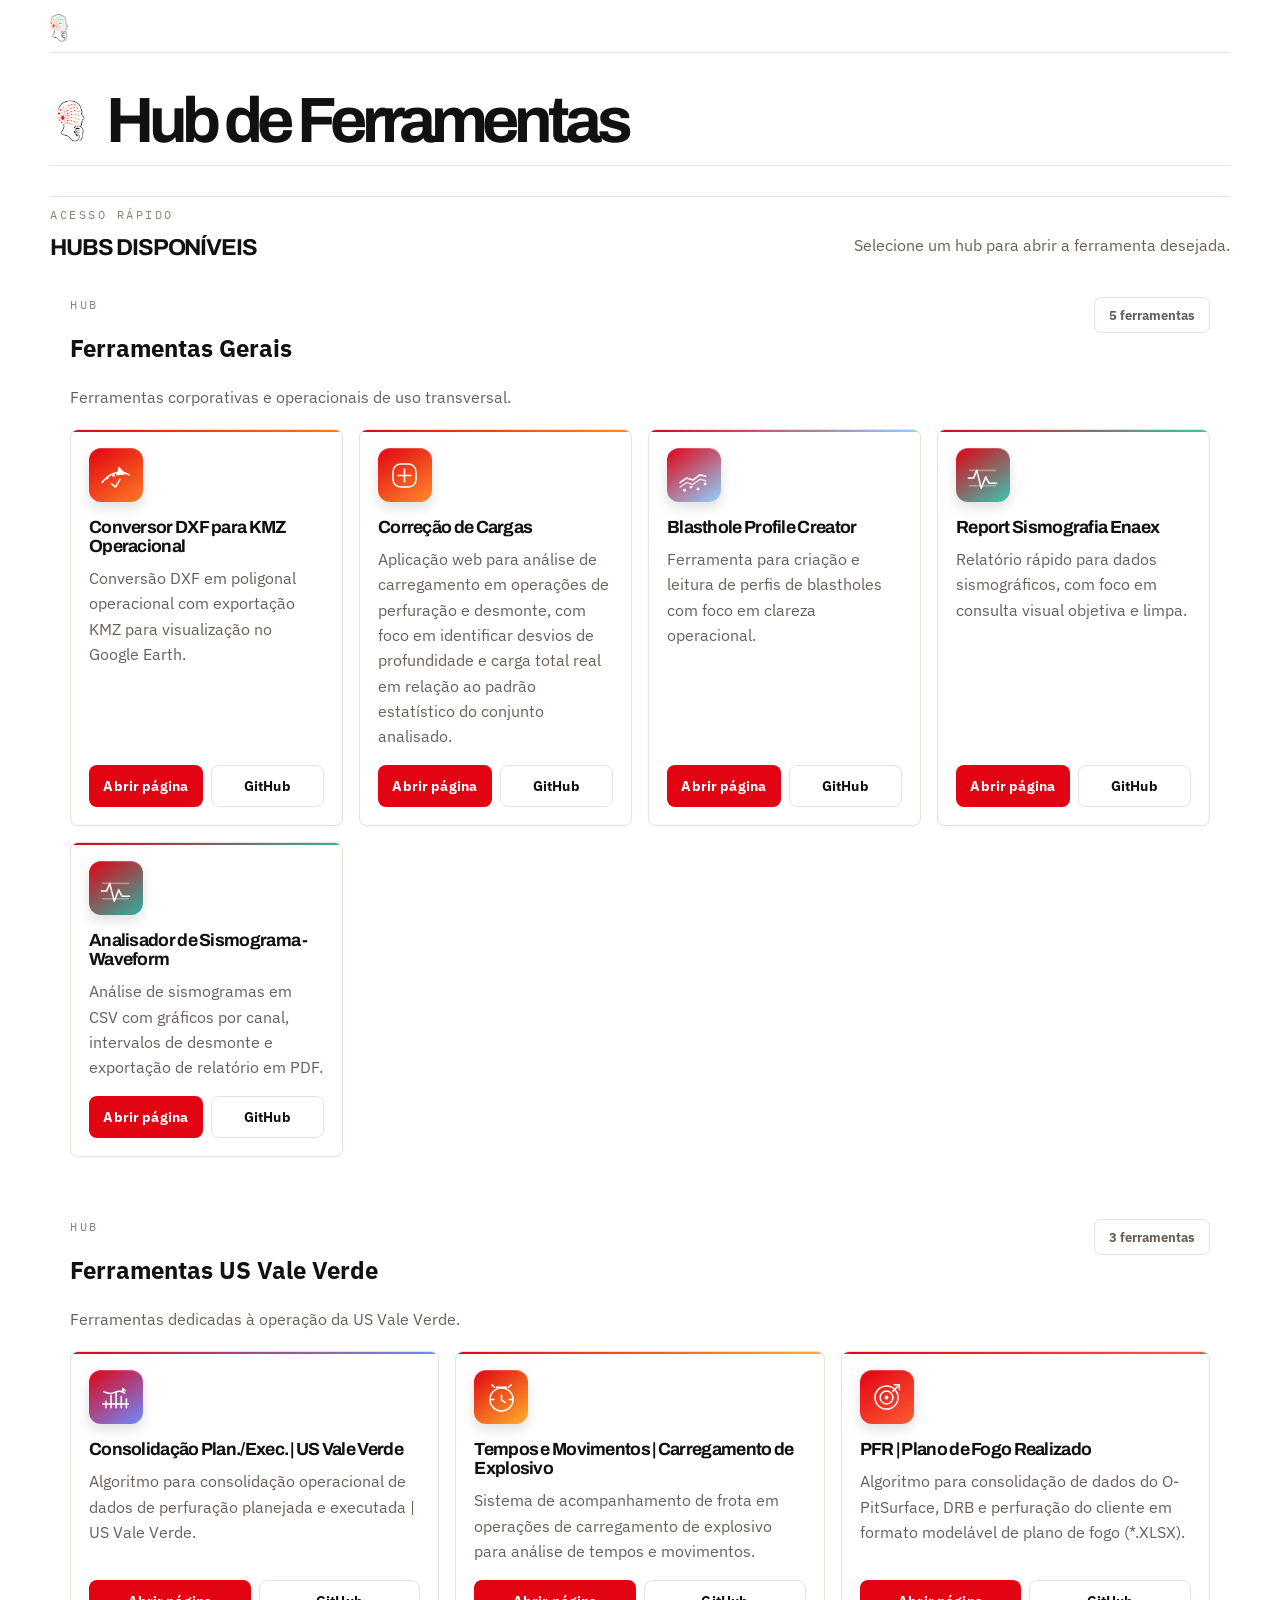
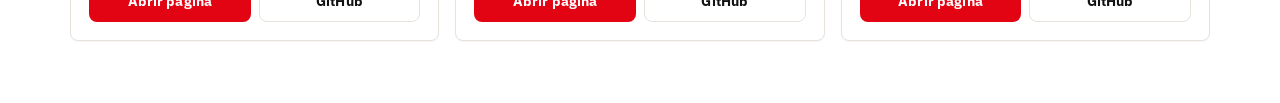
==== commit f4f682a9: "feat: align hero logo and title" ====
--- a/index.html
+++ b/index.html
@@ -32,38 +32,16 @@
     <main class="shell page">
       <section class="hero" aria-labelledby="hero-title">
         <article class="hero__copy reveal">
-          <p class="eyebrow">OPENBLAST</p>
-          <h1 id="hero-title">
-            Hub de
-            <span>Ferramentas</span>
-          </h1>
-          <p class="hero__description">
-            Acesso unificado às aplicações operacionais da US MVV em uma interface limpa, com leitura rápida e navegação direta.
-          </p>
+          <div class="hero__title-row">
+            <img
+              class="hero__title-mark"
+              src="VISUAL/LOGO%20OPENBLAST%20TRANSPARENTE.png"
+              alt=""
+              aria-hidden="true"
+            />
+            <h1 id="hero-title">Hub de Ferramentas</h1>
+          </div>
         </article>
-
-        <aside class="hero__panel panel panel--light reveal" aria-label="Resumo do hub">
-          <div>
-            <p class="eyebrow eyebrow--muted">VISÃO GERAL</p>
-            <dl class="hero__stats">
-              <div>
-                <dt>Hubs</dt>
-                <dd id="stat-hubs">2</dd>
-              </div>
-              <div>
-                <dt>Ferramentas</dt>
-                <dd id="stat-tools">8</dd>
-              </div>
-              <div>
-                <dt>Status</dt>
-                <dd id="stat-status">Online</dd>
-              </div>
-            </dl>
-          </div>
-          <p class="hero__panel-note">
-            Interface guiada por manifesto validado, com navegação direta para cada ferramenta.
-          </p>
-        </aside>
       </section>
 
       <section class="section-head reveal" aria-labelledby="tools-title">
@@ -80,7 +58,7 @@
     </main>
 
     <!-- MANIFEST:START -->
-<script type="application/json" id="initial-manifest">{"manifest_version":"2.0","project":{"name":"hub-de-ferramentas-us-mvv","version":"1.0.0","purpose":"Transformar a planilha de repositórios em um manifesto validado para o hub OpenBlast US MVV"},"generated_at":"2026-06-11T11:29:32Z","run_id":"20260611_112932","source":{"workbook":"input/repositorios_github_pages.xlsx","sheet":"Repositorios","headers":["Repositório","Título formal","GitHub","Pages"],"sha256":"66d4b694edf823ed48492c0521bcfcdd941e2f9ed77dc7ff28b12eba729573e5","row_count":8},"counts":{"total_rows":8,"valid_rows":8,"invalid_rows":0,"hub_count":2},"validation":{"status":"passed","error_count":0,"warning_count":0},"generator":{"python":"3.14.3","openpyxl":"3.1.5"},"hubs":[{"slug":"ferramentas-gerais","title":"Ferramentas Gerais","description":"Ferramentas corporativas e operacionais de uso transversal.","tool_count":5,"tools":[{"row_number":2,"repository_id":"enaex-plano-de-voo","formal_title":"Conversor DXF para KMZ Operacional","github_url":"https://github.com/SILVAThiagoFerreira/enaex-plano-de-voo","pages_url":"https://silvathiagoferreira.github.io/enaex-plano-de-voo/","description":"Conversão DXF em poligonal operacional com exportação KMZ para visualização no Google Earth.","kind":"flight","accent":"#e20313","accent2":"#ff7a24","github_owner":"SILVAThiagoFerreira","github_repo_name":"enaex-plano-de-voo","pages_owner":"silvathiagoferreira","pages_repo_name":"enaex-plano-de-voo","order":1},{"row_number":9,"repository_id":"correcao-de-cargas","formal_title":"Correção de Cargas","github_url":"https://github.com/SILVAThiagoFerreira/correcao-de-cargas","pages_url":"https://silvathiagoferreira.github.io/correcao-de-cargas/","description":"Aplicação web para análise de carregamento em operações de perfuração e desmonte, com foco em identificar desvios de profundidade e carga total real em relação ao padrão estatístico do conjunto analisado.","kind":"charge","accent":"#e20313","accent2":"#ff8a2a","github_owner":"SILVAThiagoFerreira","github_repo_name":"correcao-de-cargas","pages_owner":"silvathiagoferreira","pages_repo_name":"correcao-de-cargas","order":8},{"row_number":5,"repository_id":"blasthole-profile-creator","formal_title":"Blasthole Profile Creator","github_url":"https://github.com/SILVAThiagoFerreira/blasthole-profile-creator","pages_url":"https://silvathiagoferreira.github.io/blasthole-profile-creator/","description":"Ferramenta para criação e leitura de perfis de blastholes com foco em clareza operacional.","kind":"blast","accent":"#e20313","accent2":"#8dd3ff","github_owner":"SILVAThiagoFerreira","github_repo_name":"blasthole-profile-creator","pages_owner":"silvathiagoferreira","pages_repo_name":"blasthole-profile-creator","order":4},{"row_number":7,"repository_id":"aquickreportofseismographicdata","formal_title":"Report Sismografia Enaex","github_url":"https://github.com/SILVAThiagoFerreira/aquickreportofseismographicdata","pages_url":"https://silvathiagoferreira.github.io/aquickreportofseismographicdata/","description":"Relatório rápido para dados sismográficos, com foco em consulta visual objetiva e limpa.","kind":"wave","accent":"#e20313","accent2":"#37c6b3","github_owner":"SILVAThiagoFerreira","github_repo_name":"aquickreportofseismographicdata","pages_owner":"silvathiagoferreira","pages_repo_name":"aquickreportofseismographicdata","order":6},{"row_number":8,"repository_id":"analisador-de-sismograma","formal_title":"Analisador de Sismograma - Waveform","github_url":"https://github.com/SILVAThiagoFerreira/analisador-de-sismograma","pages_url":"https://silvathiagoferreira.github.io/ANALISADOR-DE-SISMOGRAMA/","description":"Análise de sismogramas em CSV com gráficos por canal, intervalos de desmonte e exportação de relatório em PDF.","kind":"wave","accent":"#e20313","accent2":"#2bb3a3","github_owner":"SILVAThiagoFerreira","github_repo_name":"analisador-de-sismograma","pages_owner":"silvathiagoferreira","pages_repo_name":"ANALISADOR-DE-SISMOGRAMA","order":7}]},{"slug":"ferramentas-us-vale-verde","title":"Ferramentas US Vale Verde","description":"Ferramentas dedicadas à operação da US Vale Verde.","tool_count":3,"tools":[{"row_number":3,"repository_id":"usmvv_planned_and_executed_data_consolidation","formal_title":"Consolidação Plan./Exec. | US Vale Verde","github_url":"https://github.com/SILVAThiagoFerreira/usmvv_planned_and_executed_data_consolidation","pages_url":"https://silvathiagoferreira.github.io/usmvv_planned_and_executed_data_consolidation/","description":"Algoritmo para consolidação operacional de dados de perfuração planejada e executada | US Vale Verde.","kind":"console","accent":"#e20313","accent2":"#6c8cff","github_owner":"SILVAThiagoFerreira","github_repo_name":"usmvv_planned_and_executed_data_consolidation","pages_owner":"silvathiagoferreira","pages_repo_name":"usmvv_planned_and_executed_data_consolidation","order":2},{"row_number":4,"repository_id":"temposemovimentos","formal_title":"Tempos e Movimentos | Carregamento de Explosivo","github_url":"https://github.com/SILVAThiagoFerreira/temposemovimentos","pages_url":"https://silvathiagoferreira.github.io/temposemovimentos/","description":"Sistema de acompanhamento de frota em operações de carregamento de explosivo para análise de tempos e movimentos.","kind":"timer","accent":"#e20313","accent2":"#ffb12a","github_owner":"SILVAThiagoFerreira","github_repo_name":"temposemovimentos","pages_owner":"silvathiagoferreira","pages_repo_name":"temposemovimentos","order":3},{"row_number":6,"repository_id":"pfr-enaex","formal_title":"PFR | Plano de Fogo Realizado","github_url":"https://github.com/SILVAThiagoFerreira/pfr-enaex","pages_url":"https://silvathiagoferreira.github.io/pfr-enaex/","description":"Algoritmo para consolidação de dados do O-PitSurface, DRB e perfuração do cliente em formato modelável de plano de fogo (*.XLSX).","kind":"target","accent":"#e20313","accent2":"#ff5b35","github_owner":"SILVAThiagoFerreira","github_repo_name":"pfr-enaex","pages_owner":"silvathiagoferreira","pages_repo_name":"pfr-enaex","order":5}]}],"tools":[{"row_number":2,"repository_id":"enaex-plano-de-voo","formal_title":"Conversor DXF para KMZ Operacional","github_url":"https://github.com/SILVAThiagoFerreira/enaex-plano-de-voo","pages_url":"https://silvathiagoferreira.github.io/enaex-plano-de-voo/","description":"Conversão DXF em poligonal operacional com exportação KMZ para visualização no Google Earth.","kind":"flight","accent":"#e20313","accent2":"#ff7a24","github_owner":"SILVAThiagoFerreira","github_repo_name":"enaex-plano-de-voo","pages_owner":"silvathiagoferreira","pages_repo_name":"enaex-plano-de-voo","order":1},{"row_number":3,"repository_id":"usmvv_planned_and_executed_data_consolidation","formal_title":"Consolidação Plan./Exec. | US Vale Verde","github_url":"https://github.com/SILVAThiagoFerreira/usmvv_planned_and_executed_data_consolidation","pages_url":"https://silvathiagoferreira.github.io/usmvv_planned_and_executed_data_consolidation/","description":"Algoritmo para consolidação operacional de dados de perfuração planejada e executada | US Vale Verde.","kind":"console","accent":"#e20313","accent2":"#6c8cff","github_owner":"SILVAThiagoFerreira","github_repo_name":"usmvv_planned_and_executed_data_consolidation","pages_owner":"silvathiagoferreira","pages_repo_name":"usmvv_planned_and_executed_data_consolidation","order":2},{"row_number":4,"repository_id":"temposemovimentos","formal_title":"Tempos e Movimentos | Carregamento de Explosivo","github_url":"https://github.com/SILVAThiagoFerreira/temposemovimentos","pages_url":"https://silvathiagoferreira.github.io/temposemovimentos/","description":"Sistema de acompanhamento de frota em operações de carregamento de explosivo para análise de tempos e movimentos.","kind":"timer","accent":"#e20313","accent2":"#ffb12a","github_owner":"SILVAThiagoFerreira","github_repo_name":"temposemovimentos","pages_owner":"silvathiagoferreira","pages_repo_name":"temposemovimentos","order":3},{"row_number":5,"repository_id":"blasthole-profile-creator","formal_title":"Blasthole Profile Creator","github_url":"https://github.com/SILVAThiagoFerreira/blasthole-profile-creator","pages_url":"https://silvathiagoferreira.github.io/blasthole-profile-creator/","description":"Ferramenta para criação e leitura de perfis de blastholes com foco em clareza operacional.","kind":"blast","accent":"#e20313","accent2":"#8dd3ff","github_owner":"SILVAThiagoFerreira","github_repo_name":"blasthole-profile-creator","pages_owner":"silvathiagoferreira","pages_repo_name":"blasthole-profile-creator","order":4},{"row_number":6,"repository_id":"pfr-enaex","formal_title":"PFR | Plano de Fogo Realizado","github_url":"https://github.com/SILVAThiagoFerreira/pfr-enaex","pages_url":"https://silvathiagoferreira.github.io/pfr-enaex/","description":"Algoritmo para consolidação de dados do O-PitSurface, DRB e perfuração do cliente em formato modelável de plano de fogo (*.XLSX).","kind":"target","accent":"#e20313","accent2":"#ff5b35","github_owner":"SILVAThiagoFerreira","github_repo_name":"pfr-enaex","pages_owner":"silvathiagoferreira","pages_repo_name":"pfr-enaex","order":5},{"row_number":7,"repository_id":"aquickreportofseismographicdata","formal_title":"Report Sismografia Enaex","github_url":"https://github.com/SILVAThiagoFerreira/aquickreportofseismographicdata","pages_url":"https://silvathiagoferreira.github.io/aquickreportofseismographicdata/","description":"Relatório rápido para dados sismográficos, com foco em consulta visual objetiva e limpa.","kind":"wave","accent":"#e20313","accent2":"#37c6b3","github_owner":"SILVAThiagoFerreira","github_repo_name":"aquickreportofseismographicdata","pages_owner":"silvathiagoferreira","pages_repo_name":"aquickreportofseismographicdata","order":6},{"row_number":8,"repository_id":"analisador-de-sismograma","formal_title":"Analisador de Sismograma - Waveform","github_url":"https://github.com/SILVAThiagoFerreira/analisador-de-sismograma","pages_url":"https://silvathiagoferreira.github.io/ANALISADOR-DE-SISMOGRAMA/","description":"Análise de sismogramas em CSV com gráficos por canal, intervalos de desmonte e exportação de relatório em PDF.","kind":"wave","accent":"#e20313","accent2":"#2bb3a3","github_owner":"SILVAThiagoFerreira","github_repo_name":"analisador-de-sismograma","pages_owner":"silvathiagoferreira","pages_repo_name":"ANALISADOR-DE-SISMOGRAMA","order":7},{"row_number":9,"repository_id":"correcao-de-cargas","formal_title":"Correção de Cargas","github_url":"https://github.com/SILVAThiagoFerreira/correcao-de-cargas","pages_url":"https://silvathiagoferreira.github.io/correcao-de-cargas/","description":"Aplicação web para análise de carregamento em operações de perfuração e desmonte, com foco em identificar desvios de profundidade e carga total real em relação ao padrão estatístico do conjunto analisado.","kind":"charge","accent":"#e20313","accent2":"#ff8a2a","github_owner":"SILVAThiagoFerreira","github_repo_name":"correcao-de-cargas","pages_owner":"silvathiagoferreira","pages_repo_name":"correcao-de-cargas","order":8}]}</script>
+<script type="application/json" id="initial-manifest">{"manifest_version":"2.0","project":{"name":"hub-de-ferramentas-us-mvv","version":"1.0.0","purpose":"Transformar a planilha de repositórios em um manifesto validado para o hub OpenBlast US MVV"},"generated_at":"2026-06-11T12:47:51Z","run_id":"20260611_124751","source":{"workbook":"input/repositorios_github_pages.xlsx","sheet":"Repositorios","headers":["Repositório","Título formal","GitHub","Pages"],"sha256":"66d4b694edf823ed48492c0521bcfcdd941e2f9ed77dc7ff28b12eba729573e5","row_count":8},"counts":{"total_rows":8,"valid_rows":8,"invalid_rows":0,"hub_count":2},"validation":{"status":"passed","error_count":0,"warning_count":0},"generator":{"python":"3.14.3","openpyxl":"3.1.5"},"hubs":[{"slug":"ferramentas-gerais","title":"Ferramentas Gerais","description":"Ferramentas corporativas e operacionais de uso transversal.","tool_count":5,"tools":[{"row_number":2,"repository_id":"enaex-plano-de-voo","formal_title":"Conversor DXF para KMZ Operacional","github_url":"https://github.com/SILVAThiagoFerreira/enaex-plano-de-voo","pages_url":"https://silvathiagoferreira.github.io/enaex-plano-de-voo/","description":"Conversão DXF em poligonal operacional com exportação KMZ para visualização no Google Earth.","kind":"flight","accent":"#e20313","accent2":"#ff7a24","github_owner":"SILVAThiagoFerreira","github_repo_name":"enaex-plano-de-voo","pages_owner":"silvathiagoferreira","pages_repo_name":"enaex-plano-de-voo","order":1},{"row_number":9,"repository_id":"correcao-de-cargas","formal_title":"Correção de Cargas","github_url":"https://github.com/SILVAThiagoFerreira/correcao-de-cargas","pages_url":"https://silvathiagoferreira.github.io/correcao-de-cargas/","description":"Aplicação web para análise de carregamento em operações de perfuração e desmonte, com foco em identificar desvios de profundidade e carga total real em relação ao padrão estatístico do conjunto analisado.","kind":"charge","accent":"#e20313","accent2":"#ff8a2a","github_owner":"SILVAThiagoFerreira","github_repo_name":"correcao-de-cargas","pages_owner":"silvathiagoferreira","pages_repo_name":"correcao-de-cargas","order":8},{"row_number":5,"repository_id":"blasthole-profile-creator","formal_title":"Blasthole Profile Creator","github_url":"https://github.com/SILVAThiagoFerreira/blasthole-profile-creator","pages_url":"https://silvathiagoferreira.github.io/blasthole-profile-creator/","description":"Ferramenta para criação e leitura de perfis de blastholes com foco em clareza operacional.","kind":"blast","accent":"#e20313","accent2":"#8dd3ff","github_owner":"SILVAThiagoFerreira","github_repo_name":"blasthole-profile-creator","pages_owner":"silvathiagoferreira","pages_repo_name":"blasthole-profile-creator","order":4},{"row_number":7,"repository_id":"aquickreportofseismographicdata","formal_title":"Report Sismografia Enaex","github_url":"https://github.com/SILVAThiagoFerreira/aquickreportofseismographicdata","pages_url":"https://silvathiagoferreira.github.io/aquickreportofseismographicdata/","description":"Relatório rápido para dados sismográficos, com foco em consulta visual objetiva e limpa.","kind":"wave","accent":"#e20313","accent2":"#37c6b3","github_owner":"SILVAThiagoFerreira","github_repo_name":"aquickreportofseismographicdata","pages_owner":"silvathiagoferreira","pages_repo_name":"aquickreportofseismographicdata","order":6},{"row_number":8,"repository_id":"analisador-de-sismograma","formal_title":"Analisador de Sismograma - Waveform","github_url":"https://github.com/SILVAThiagoFerreira/analisador-de-sismograma","pages_url":"https://silvathiagoferreira.github.io/ANALISADOR-DE-SISMOGRAMA/","description":"Análise de sismogramas em CSV com gráficos por canal, intervalos de desmonte e exportação de relatório em PDF.","kind":"wave","accent":"#e20313","accent2":"#2bb3a3","github_owner":"SILVAThiagoFerreira","github_repo_name":"analisador-de-sismograma","pages_owner":"silvathiagoferreira","pages_repo_name":"ANALISADOR-DE-SISMOGRAMA","order":7}]},{"slug":"ferramentas-us-vale-verde","title":"Ferramentas US Vale Verde","description":"Ferramentas dedicadas à operação da US Vale Verde.","tool_count":3,"tools":[{"row_number":3,"repository_id":"usmvv_planned_and_executed_data_consolidation","formal_title":"Consolidação Plan./Exec. | US Vale Verde","github_url":"https://github.com/SILVAThiagoFerreira/usmvv_planned_and_executed_data_consolidation","pages_url":"https://silvathiagoferreira.github.io/usmvv_planned_and_executed_data_consolidation/","description":"Algoritmo para consolidação operacional de dados de perfuração planejada e executada | US Vale Verde.","kind":"console","accent":"#e20313","accent2":"#6c8cff","github_owner":"SILVAThiagoFerreira","github_repo_name":"usmvv_planned_and_executed_data_consolidation","pages_owner":"silvathiagoferreira","pages_repo_name":"usmvv_planned_and_executed_data_consolidation","order":2},{"row_number":4,"repository_id":"temposemovimentos","formal_title":"Tempos e Movimentos | Carregamento de Explosivo","github_url":"https://github.com/SILVAThiagoFerreira/temposemovimentos","pages_url":"https://silvathiagoferreira.github.io/temposemovimentos/","description":"Sistema de acompanhamento de frota em operações de carregamento de explosivo para análise de tempos e movimentos.","kind":"timer","accent":"#e20313","accent2":"#ffb12a","github_owner":"SILVAThiagoFerreira","github_repo_name":"temposemovimentos","pages_owner":"silvathiagoferreira","pages_repo_name":"temposemovimentos","order":3},{"row_number":6,"repository_id":"pfr-enaex","formal_title":"PFR | Plano de Fogo Realizado","github_url":"https://github.com/SILVAThiagoFerreira/pfr-enaex","pages_url":"https://silvathiagoferreira.github.io/pfr-enaex/","description":"Algoritmo para consolidação de dados do O-PitSurface, DRB e perfuração do cliente em formato modelável de plano de fogo (*.XLSX).","kind":"target","accent":"#e20313","accent2":"#ff5b35","github_owner":"SILVAThiagoFerreira","github_repo_name":"pfr-enaex","pages_owner":"silvathiagoferreira","pages_repo_name":"pfr-enaex","order":5}]}],"tools":[{"row_number":2,"repository_id":"enaex-plano-de-voo","formal_title":"Conversor DXF para KMZ Operacional","github_url":"https://github.com/SILVAThiagoFerreira/enaex-plano-de-voo","pages_url":"https://silvathiagoferreira.github.io/enaex-plano-de-voo/","description":"Conversão DXF em poligonal operacional com exportação KMZ para visualização no Google Earth.","kind":"flight","accent":"#e20313","accent2":"#ff7a24","github_owner":"SILVAThiagoFerreira","github_repo_name":"enaex-plano-de-voo","pages_owner":"silvathiagoferreira","pages_repo_name":"enaex-plano-de-voo","order":1},{"row_number":3,"repository_id":"usmvv_planned_and_executed_data_consolidation","formal_title":"Consolidação Plan./Exec. | US Vale Verde","github_url":"https://github.com/SILVAThiagoFerreira/usmvv_planned_and_executed_data_consolidation","pages_url":"https://silvathiagoferreira.github.io/usmvv_planned_and_executed_data_consolidation/","description":"Algoritmo para consolidação operacional de dados de perfuração planejada e executada | US Vale Verde.","kind":"console","accent":"#e20313","accent2":"#6c8cff","github_owner":"SILVAThiagoFerreira","github_repo_name":"usmvv_planned_and_executed_data_consolidation","pages_owner":"silvathiagoferreira","pages_repo_name":"usmvv_planned_and_executed_data_consolidation","order":2},{"row_number":4,"repository_id":"temposemovimentos","formal_title":"Tempos e Movimentos | Carregamento de Explosivo","github_url":"https://github.com/SILVAThiagoFerreira/temposemovimentos","pages_url":"https://silvathiagoferreira.github.io/temposemovimentos/","description":"Sistema de acompanhamento de frota em operações de carregamento de explosivo para análise de tempos e movimentos.","kind":"timer","accent":"#e20313","accent2":"#ffb12a","github_owner":"SILVAThiagoFerreira","github_repo_name":"temposemovimentos","pages_owner":"silvathiagoferreira","pages_repo_name":"temposemovimentos","order":3},{"row_number":5,"repository_id":"blasthole-profile-creator","formal_title":"Blasthole Profile Creator","github_url":"https://github.com/SILVAThiagoFerreira/blasthole-profile-creator","pages_url":"https://silvathiagoferreira.github.io/blasthole-profile-creator/","description":"Ferramenta para criação e leitura de perfis de blastholes com foco em clareza operacional.","kind":"blast","accent":"#e20313","accent2":"#8dd3ff","github_owner":"SILVAThiagoFerreira","github_repo_name":"blasthole-profile-creator","pages_owner":"silvathiagoferreira","pages_repo_name":"blasthole-profile-creator","order":4},{"row_number":6,"repository_id":"pfr-enaex","formal_title":"PFR | Plano de Fogo Realizado","github_url":"https://github.com/SILVAThiagoFerreira/pfr-enaex","pages_url":"https://silvathiagoferreira.github.io/pfr-enaex/","description":"Algoritmo para consolidação de dados do O-PitSurface, DRB e perfuração do cliente em formato modelável de plano de fogo (*.XLSX).","kind":"target","accent":"#e20313","accent2":"#ff5b35","github_owner":"SILVAThiagoFerreira","github_repo_name":"pfr-enaex","pages_owner":"silvathiagoferreira","pages_repo_name":"pfr-enaex","order":5},{"row_number":7,"repository_id":"aquickreportofseismographicdata","formal_title":"Report Sismografia Enaex","github_url":"https://github.com/SILVAThiagoFerreira/aquickreportofseismographicdata","pages_url":"https://silvathiagoferreira.github.io/aquickreportofseismographicdata/","description":"Relatório rápido para dados sismográficos, com foco em consulta visual objetiva e limpa.","kind":"wave","accent":"#e20313","accent2":"#37c6b3","github_owner":"SILVAThiagoFerreira","github_repo_name":"aquickreportofseismographicdata","pages_owner":"silvathiagoferreira","pages_repo_name":"aquickreportofseismographicdata","order":6},{"row_number":8,"repository_id":"analisador-de-sismograma","formal_title":"Analisador de Sismograma - Waveform","github_url":"https://github.com/SILVAThiagoFerreira/analisador-de-sismograma","pages_url":"https://silvathiagoferreira.github.io/ANALISADOR-DE-SISMOGRAMA/","description":"Análise de sismogramas em CSV com gráficos por canal, intervalos de desmonte e exportação de relatório em PDF.","kind":"wave","accent":"#e20313","accent2":"#2bb3a3","github_owner":"SILVAThiagoFerreira","github_repo_name":"analisador-de-sismograma","pages_owner":"silvathiagoferreira","pages_repo_name":"ANALISADOR-DE-SISMOGRAMA","order":7},{"row_number":9,"repository_id":"correcao-de-cargas","formal_title":"Correção de Cargas","github_url":"https://github.com/SILVAThiagoFerreira/correcao-de-cargas","pages_url":"https://silvathiagoferreira.github.io/correcao-de-cargas/","description":"Aplicação web para análise de carregamento em operações de perfuração e desmonte, com foco em identificar desvios de profundidade e carga total real em relação ao padrão estatístico do conjunto analisado.","kind":"charge","accent":"#e20313","accent2":"#ff8a2a","github_owner":"SILVAThiagoFerreira","github_repo_name":"correcao-de-cargas","pages_owner":"silvathiagoferreira","pages_repo_name":"correcao-de-cargas","order":8}]}</script>
 <!-- MANIFEST:END -->
 
   </body>
--- a/styles.css
+++ b/styles.css
@@ -110,14 +110,22 @@
 
 .hero {
   display: grid;
-  grid-template-columns: minmax(0, 1.45fr) minmax(280px, 0.75fr);
-  gap: 20px;
+  grid-template-columns: minmax(0, 1fr);
+  gap: 0;
   align-items: stretch;
   margin-top: 12px;
 }
 
 .hero__copy {
-  padding: 10px 0 0;
+  padding: 10px 0 14px;
+  border-bottom: 1px solid var(--line);
+}
+
+.hero__title-row {
+  display: flex;
+  align-items: center;
+  gap: 14px;
+  min-width: 0;
 }
 
 .eyebrow {
@@ -136,89 +144,18 @@
 .hero__copy h1 {
   margin: 0;
   font-family: "Archivo", "IBM Plex Sans", sans-serif;
-  font-size: clamp(2.6rem, 6vw, 4.8rem);
+  font-size: clamp(1.9rem, 5vw, 4rem);
   line-height: 0.94;
   letter-spacing: -0.08em;
   text-transform: none;
-  max-width: 8ch;
-}
-
-.hero__copy h1 span {
-  display: block;
-  color: var(--accent);
-}
-
-.hero__description {
-  margin: 18px 0 0;
-  max-width: 60ch;
-  color: var(--muted);
-  font-size: 1rem;
-  line-height: 1.72;
-}
-
-.panel {
-  position: relative;
-  overflow: hidden;
-  border: 1px solid var(--line);
-  border-radius: var(--radius-lg);
-  background: var(--surface);
-  box-shadow: var(--shadow);
-}
-
-.panel::before {
-  content: "";
-  position: absolute;
-  inset: 0;
-  background: linear-gradient(180deg, rgba(17, 17, 17, 0.02), transparent 36%);
-  pointer-events: none;
-}
-
-.panel--light {
-  padding: 20px;
-}
-
-.hero__panel {
-  display: flex;
-  flex-direction: column;
-  justify-content: space-between;
-  min-height: 100%;
-}
-
-.hero__stats {
-  display: grid;
-  grid-template-columns: repeat(3, minmax(0, 1fr));
-  gap: 10px;
-  margin: 18px 0 0;
-  padding: 0;
-}
-
-.hero__stats div {
-  padding: 14px 14px 12px;
-  border-radius: var(--radius-md);
-  background: #fff;
-  border: 1px solid var(--line);
-}
-
-.hero__stats dt {
-  color: var(--muted-strong);
-  font-size: 0.78rem;
-  letter-spacing: 0.12em;
-  text-transform: uppercase;
-}
-
-.hero__stats dd {
-  margin: 8px 0 0;
-  font-family: "Archivo", "IBM Plex Sans", sans-serif;
-  font-size: 1.6rem;
-  line-height: 1;
-  letter-spacing: -0.06em;
-}
-
-.hero__panel-note {
-  margin: 22px 0 0;
-  color: var(--muted);
-  line-height: 1.6;
-  font-size: 0.95rem;
+  white-space: nowrap;
+}
+
+.hero__title-mark {
+  width: 42px;
+  height: 42px;
+  flex: 0 0 auto;
+  object-fit: contain;
 }
 
 .section-head {
@@ -456,16 +393,6 @@
   animation: none;
 }
 
-@media (max-width: 1100px) {
-  .hero {
-    grid-template-columns: 1fr;
-  }
-
-  .hero__panel {
-    min-height: auto;
-  }
-}
-
 @media (max-width: 780px) {
   .shell {
     width: min(100% - 28px, 1180px);
@@ -479,7 +406,15 @@
     padding-top: 6px;
   }
 
-  .panel--light,
+  .hero__title-row {
+    gap: 10px;
+  }
+
+  .hero__title-mark {
+    width: 34px;
+    height: 34px;
+  }
+
   .hub-section,
   .tool-card {
     padding: 16px;
@@ -493,10 +428,6 @@
 
   .hub-section__header {
     flex-direction: column;
-  }
-
-  .hero__stats {
-    grid-template-columns: 1fr;
   }
 
   .tool-card__actions {
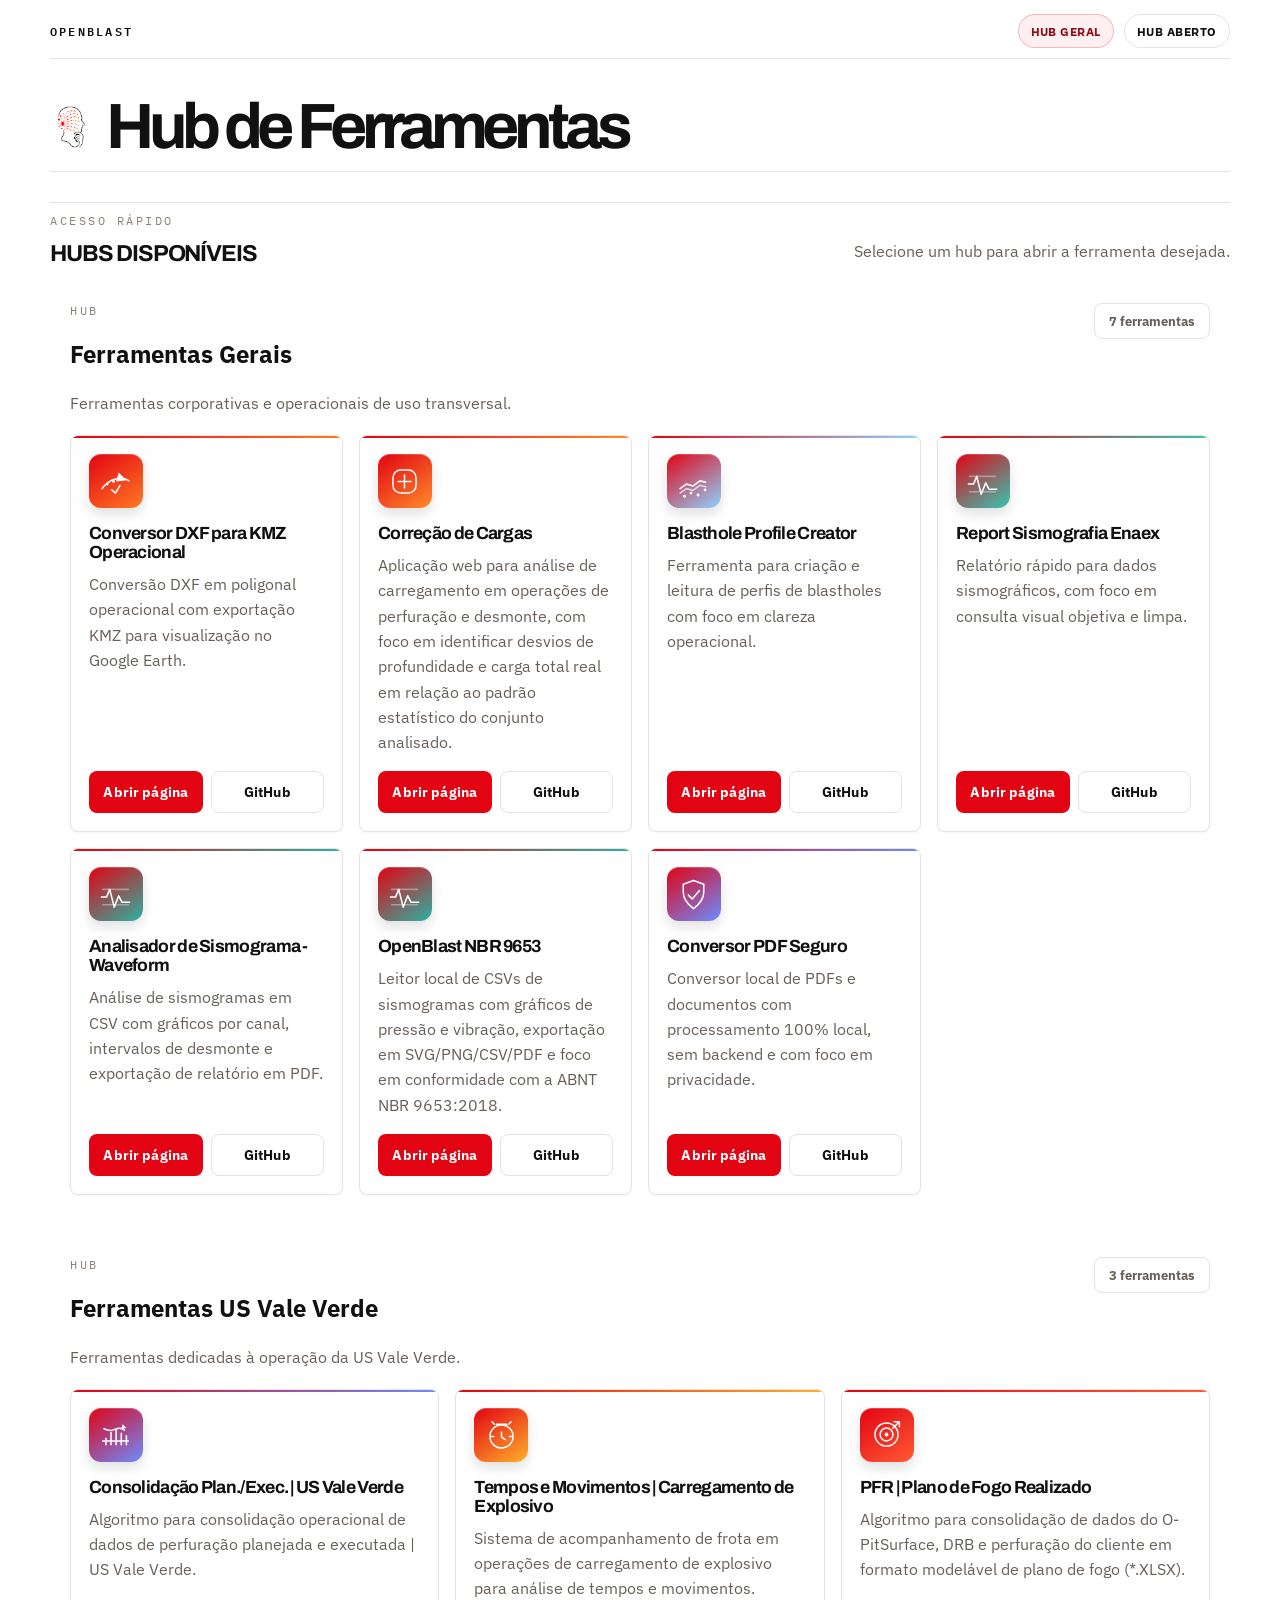
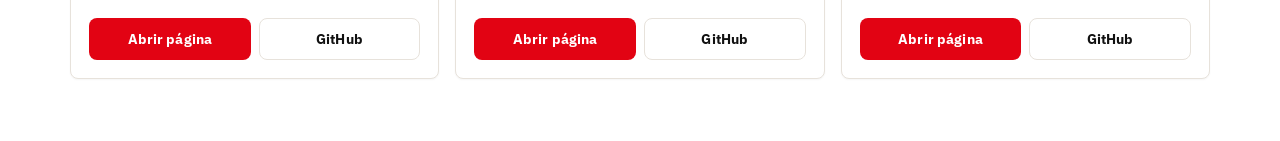
==== commit 9eeaef83: "Add public hub page to GitHub Pages project" ====
--- a/index.html
+++ b/index.html
@@ -21,12 +21,12 @@
   <body>
     <header class="topbar shell">
       <a class="brand" href="./" aria-label="OpenBlast">
-        <img
-          class="brand__logo"
-          src="VISUAL/LOGO%20OPENBLAST%20TRANSPARENTE.png"
-          alt="OpenBlast"
-        />
+        <span class="brand__wordmark">OpenBlast</span>
       </a>
+      <nav class="topbar__nav" aria-label="Alternar entre hubs">
+        <a class="topbar__link" href="./" aria-current="page">Hub Geral</a>
+        <a class="topbar__link topbar__link--ghost" href="public/">Hub Aberto</a>
+      </nav>
     </header>
 
     <main class="shell page">
@@ -58,7 +58,7 @@
     </main>
 
     <!-- MANIFEST:START -->
-<script type="application/json" id="initial-manifest">{"manifest_version":"2.0","project":{"name":"hub-de-ferramentas-us-mvv","version":"1.0.0","purpose":"Transformar a planilha de repositórios em um manifesto validado para o hub OpenBlast US MVV"},"generated_at":"2026-06-11T12:47:51Z","run_id":"20260611_124751","source":{"workbook":"input/repositorios_github_pages.xlsx","sheet":"Repositorios","headers":["Repositório","Título formal","GitHub","Pages"],"sha256":"66d4b694edf823ed48492c0521bcfcdd941e2f9ed77dc7ff28b12eba729573e5","row_count":8},"counts":{"total_rows":8,"valid_rows":8,"invalid_rows":0,"hub_count":2},"validation":{"status":"passed","error_count":0,"warning_count":0},"generator":{"python":"3.14.3","openpyxl":"3.1.5"},"hubs":[{"slug":"ferramentas-gerais","title":"Ferramentas Gerais","description":"Ferramentas corporativas e operacionais de uso transversal.","tool_count":5,"tools":[{"row_number":2,"repository_id":"enaex-plano-de-voo","formal_title":"Conversor DXF para KMZ Operacional","github_url":"https://github.com/SILVAThiagoFerreira/enaex-plano-de-voo","pages_url":"https://silvathiagoferreira.github.io/enaex-plano-de-voo/","description":"Conversão DXF em poligonal operacional com exportação KMZ para visualização no Google Earth.","kind":"flight","accent":"#e20313","accent2":"#ff7a24","github_owner":"SILVAThiagoFerreira","github_repo_name":"enaex-plano-de-voo","pages_owner":"silvathiagoferreira","pages_repo_name":"enaex-plano-de-voo","order":1},{"row_number":9,"repository_id":"correcao-de-cargas","formal_title":"Correção de Cargas","github_url":"https://github.com/SILVAThiagoFerreira/correcao-de-cargas","pages_url":"https://silvathiagoferreira.github.io/correcao-de-cargas/","description":"Aplicação web para análise de carregamento em operações de perfuração e desmonte, com foco em identificar desvios de profundidade e carga total real em relação ao padrão estatístico do conjunto analisado.","kind":"charge","accent":"#e20313","accent2":"#ff8a2a","github_owner":"SILVAThiagoFerreira","github_repo_name":"correcao-de-cargas","pages_owner":"silvathiagoferreira","pages_repo_name":"correcao-de-cargas","order":8},{"row_number":5,"repository_id":"blasthole-profile-creator","formal_title":"Blasthole Profile Creator","github_url":"https://github.com/SILVAThiagoFerreira/blasthole-profile-creator","pages_url":"https://silvathiagoferreira.github.io/blasthole-profile-creator/","description":"Ferramenta para criação e leitura de perfis de blastholes com foco em clareza operacional.","kind":"blast","accent":"#e20313","accent2":"#8dd3ff","github_owner":"SILVAThiagoFerreira","github_repo_name":"blasthole-profile-creator","pages_owner":"silvathiagoferreira","pages_repo_name":"blasthole-profile-creator","order":4},{"row_number":7,"repository_id":"aquickreportofseismographicdata","formal_title":"Report Sismografia Enaex","github_url":"https://github.com/SILVAThiagoFerreira/aquickreportofseismographicdata","pages_url":"https://silvathiagoferreira.github.io/aquickreportofseismographicdata/","description":"Relatório rápido para dados sismográficos, com foco em consulta visual objetiva e limpa.","kind":"wave","accent":"#e20313","accent2":"#37c6b3","github_owner":"SILVAThiagoFerreira","github_repo_name":"aquickreportofseismographicdata","pages_owner":"silvathiagoferreira","pages_repo_name":"aquickreportofseismographicdata","order":6},{"row_number":8,"repository_id":"analisador-de-sismograma","formal_title":"Analisador de Sismograma - Waveform","github_url":"https://github.com/SILVAThiagoFerreira/analisador-de-sismograma","pages_url":"https://silvathiagoferreira.github.io/ANALISADOR-DE-SISMOGRAMA/","description":"Análise de sismogramas em CSV com gráficos por canal, intervalos de desmonte e exportação de relatório em PDF.","kind":"wave","accent":"#e20313","accent2":"#2bb3a3","github_owner":"SILVAThiagoFerreira","github_repo_name":"analisador-de-sismograma","pages_owner":"silvathiagoferreira","pages_repo_name":"ANALISADOR-DE-SISMOGRAMA","order":7}]},{"slug":"ferramentas-us-vale-verde","title":"Ferramentas US Vale Verde","description":"Ferramentas dedicadas à operação da US Vale Verde.","tool_count":3,"tools":[{"row_number":3,"repository_id":"usmvv_planned_and_executed_data_consolidation","formal_title":"Consolidação Plan./Exec. | US Vale Verde","github_url":"https://github.com/SILVAThiagoFerreira/usmvv_planned_and_executed_data_consolidation","pages_url":"https://silvathiagoferreira.github.io/usmvv_planned_and_executed_data_consolidation/","description":"Algoritmo para consolidação operacional de dados de perfuração planejada e executada | US Vale Verde.","kind":"console","accent":"#e20313","accent2":"#6c8cff","github_owner":"SILVAThiagoFerreira","github_repo_name":"usmvv_planned_and_executed_data_consolidation","pages_owner":"silvathiagoferreira","pages_repo_name":"usmvv_planned_and_executed_data_consolidation","order":2},{"row_number":4,"repository_id":"temposemovimentos","formal_title":"Tempos e Movimentos | Carregamento de Explosivo","github_url":"https://github.com/SILVAThiagoFerreira/temposemovimentos","pages_url":"https://silvathiagoferreira.github.io/temposemovimentos/","description":"Sistema de acompanhamento de frota em operações de carregamento de explosivo para análise de tempos e movimentos.","kind":"timer","accent":"#e20313","accent2":"#ffb12a","github_owner":"SILVAThiagoFerreira","github_repo_name":"temposemovimentos","pages_owner":"silvathiagoferreira","pages_repo_name":"temposemovimentos","order":3},{"row_number":6,"repository_id":"pfr-enaex","formal_title":"PFR | Plano de Fogo Realizado","github_url":"https://github.com/SILVAThiagoFerreira/pfr-enaex","pages_url":"https://silvathiagoferreira.github.io/pfr-enaex/","description":"Algoritmo para consolidação de dados do O-PitSurface, DRB e perfuração do cliente em formato modelável de plano de fogo (*.XLSX).","kind":"target","accent":"#e20313","accent2":"#ff5b35","github_owner":"SILVAThiagoFerreira","github_repo_name":"pfr-enaex","pages_owner":"silvathiagoferreira","pages_repo_name":"pfr-enaex","order":5}]}],"tools":[{"row_number":2,"repository_id":"enaex-plano-de-voo","formal_title":"Conversor DXF para KMZ Operacional","github_url":"https://github.com/SILVAThiagoFerreira/enaex-plano-de-voo","pages_url":"https://silvathiagoferreira.github.io/enaex-plano-de-voo/","description":"Conversão DXF em poligonal operacional com exportação KMZ para visualização no Google Earth.","kind":"flight","accent":"#e20313","accent2":"#ff7a24","github_owner":"SILVAThiagoFerreira","github_repo_name":"enaex-plano-de-voo","pages_owner":"silvathiagoferreira","pages_repo_name":"enaex-plano-de-voo","order":1},{"row_number":3,"repository_id":"usmvv_planned_and_executed_data_consolidation","formal_title":"Consolidação Plan./Exec. | US Vale Verde","github_url":"https://github.com/SILVAThiagoFerreira/usmvv_planned_and_executed_data_consolidation","pages_url":"https://silvathiagoferreira.github.io/usmvv_planned_and_executed_data_consolidation/","description":"Algoritmo para consolidação operacional de dados de perfuração planejada e executada | US Vale Verde.","kind":"console","accent":"#e20313","accent2":"#6c8cff","github_owner":"SILVAThiagoFerreira","github_repo_name":"usmvv_planned_and_executed_data_consolidation","pages_owner":"silvathiagoferreira","pages_repo_name":"usmvv_planned_and_executed_data_consolidation","order":2},{"row_number":4,"repository_id":"temposemovimentos","formal_title":"Tempos e Movimentos | Carregamento de Explosivo","github_url":"https://github.com/SILVAThiagoFerreira/temposemovimentos","pages_url":"https://silvathiagoferreira.github.io/temposemovimentos/","description":"Sistema de acompanhamento de frota em operações de carregamento de explosivo para análise de tempos e movimentos.","kind":"timer","accent":"#e20313","accent2":"#ffb12a","github_owner":"SILVAThiagoFerreira","github_repo_name":"temposemovimentos","pages_owner":"silvathiagoferreira","pages_repo_name":"temposemovimentos","order":3},{"row_number":5,"repository_id":"blasthole-profile-creator","formal_title":"Blasthole Profile Creator","github_url":"https://github.com/SILVAThiagoFerreira/blasthole-profile-creator","pages_url":"https://silvathiagoferreira.github.io/blasthole-profile-creator/","description":"Ferramenta para criação e leitura de perfis de blastholes com foco em clareza operacional.","kind":"blast","accent":"#e20313","accent2":"#8dd3ff","github_owner":"SILVAThiagoFerreira","github_repo_name":"blasthole-profile-creator","pages_owner":"silvathiagoferreira","pages_repo_name":"blasthole-profile-creator","order":4},{"row_number":6,"repository_id":"pfr-enaex","formal_title":"PFR | Plano de Fogo Realizado","github_url":"https://github.com/SILVAThiagoFerreira/pfr-enaex","pages_url":"https://silvathiagoferreira.github.io/pfr-enaex/","description":"Algoritmo para consolidação de dados do O-PitSurface, DRB e perfuração do cliente em formato modelável de plano de fogo (*.XLSX).","kind":"target","accent":"#e20313","accent2":"#ff5b35","github_owner":"SILVAThiagoFerreira","github_repo_name":"pfr-enaex","pages_owner":"silvathiagoferreira","pages_repo_name":"pfr-enaex","order":5},{"row_number":7,"repository_id":"aquickreportofseismographicdata","formal_title":"Report Sismografia Enaex","github_url":"https://github.com/SILVAThiagoFerreira/aquickreportofseismographicdata","pages_url":"https://silvathiagoferreira.github.io/aquickreportofseismographicdata/","description":"Relatório rápido para dados sismográficos, com foco em consulta visual objetiva e limpa.","kind":"wave","accent":"#e20313","accent2":"#37c6b3","github_owner":"SILVAThiagoFerreira","github_repo_name":"aquickreportofseismographicdata","pages_owner":"silvathiagoferreira","pages_repo_name":"aquickreportofseismographicdata","order":6},{"row_number":8,"repository_id":"analisador-de-sismograma","formal_title":"Analisador de Sismograma - Waveform","github_url":"https://github.com/SILVAThiagoFerreira/analisador-de-sismograma","pages_url":"https://silvathiagoferreira.github.io/ANALISADOR-DE-SISMOGRAMA/","description":"Análise de sismogramas em CSV com gráficos por canal, intervalos de desmonte e exportação de relatório em PDF.","kind":"wave","accent":"#e20313","accent2":"#2bb3a3","github_owner":"SILVAThiagoFerreira","github_repo_name":"analisador-de-sismograma","pages_owner":"silvathiagoferreira","pages_repo_name":"ANALISADOR-DE-SISMOGRAMA","order":7},{"row_number":9,"repository_id":"correcao-de-cargas","formal_title":"Correção de Cargas","github_url":"https://github.com/SILVAThiagoFerreira/correcao-de-cargas","pages_url":"https://silvathiagoferreira.github.io/correcao-de-cargas/","description":"Aplicação web para análise de carregamento em operações de perfuração e desmonte, com foco em identificar desvios de profundidade e carga total real em relação ao padrão estatístico do conjunto analisado.","kind":"charge","accent":"#e20313","accent2":"#ff8a2a","github_owner":"SILVAThiagoFerreira","github_repo_name":"correcao-de-cargas","pages_owner":"silvathiagoferreira","pages_repo_name":"correcao-de-cargas","order":8}]}</script>
+<script type="application/json" id="initial-manifest">{"manifest_version":"2.0","project":{"name":"hub-de-ferramentas-us-mvv","version":"1.0.0","purpose":"Transformar a planilha de repositórios em um manifesto validado para o hub OpenBlast US MVV"},"generated_at":"2026-06-14T18:35:41Z","run_id":"20260614_183541","source":{"workbook":"input/repositorios_github_pages.xlsx","sheet":"Repositorios","headers":["Repositório","Título formal","GitHub","Pages"],"sha256":"d3644385695573fd35f7a366c1b0b336995e87a41b679aa2631c5e2500362c1a","row_count":10},"counts":{"total_rows":10,"valid_rows":10,"invalid_rows":0,"hub_count":2},"validation":{"status":"passed","error_count":0,"warning_count":0},"publication":{"slug":"internal","hub_slugs":["ferramentas-gerais","ferramentas-us-vale-verde"],"source_hub_count":2,"source_tool_count":10,"published_hub_count":2,"published_tool_count":10,"excluded_hub_slugs":[]},"generator":{"python":"3.14.3","openpyxl":"3.1.5"},"hubs":[{"slug":"ferramentas-gerais","title":"Ferramentas Gerais","description":"Ferramentas corporativas e operacionais de uso transversal.","tool_count":7,"tools":[{"row_number":2,"repository_id":"enaex-plano-de-voo","formal_title":"Conversor DXF para KMZ Operacional","github_url":"https://github.com/SILVAThiagoFerreira/enaex-plano-de-voo","pages_url":"https://silvathiagoferreira.github.io/enaex-plano-de-voo/","description":"Conversão DXF em poligonal operacional com exportação KMZ para visualização no Google Earth.","kind":"flight","accent":"#e20313","accent2":"#ff7a24","github_owner":"SILVAThiagoFerreira","github_repo_name":"enaex-plano-de-voo","pages_owner":"silvathiagoferreira","pages_repo_name":"enaex-plano-de-voo","order":1},{"row_number":9,"repository_id":"correcao-de-cargas","formal_title":"Correção de Cargas","github_url":"https://github.com/SILVAThiagoFerreira/correcao-de-cargas","pages_url":"https://silvathiagoferreira.github.io/correcao-de-cargas/","description":"Aplicação web para análise de carregamento em operações de perfuração e desmonte, com foco em identificar desvios de profundidade e carga total real em relação ao padrão estatístico do conjunto analisado.","kind":"charge","accent":"#e20313","accent2":"#ff8a2a","github_owner":"SILVAThiagoFerreira","github_repo_name":"correcao-de-cargas","pages_owner":"silvathiagoferreira","pages_repo_name":"correcao-de-cargas","order":8},{"row_number":5,"repository_id":"blasthole-profile-creator","formal_title":"Blasthole Profile Creator","github_url":"https://github.com/SILVAThiagoFerreira/blasthole-profile-creator","pages_url":"https://silvathiagoferreira.github.io/blasthole-profile-creator/","description":"Ferramenta para criação e leitura de perfis de blastholes com foco em clareza operacional.","kind":"blast","accent":"#e20313","accent2":"#8dd3ff","github_owner":"SILVAThiagoFerreira","github_repo_name":"blasthole-profile-creator","pages_owner":"silvathiagoferreira","pages_repo_name":"blasthole-profile-creator","order":4},{"row_number":7,"repository_id":"aquickreportofseismographicdata","formal_title":"Report Sismografia Enaex","github_url":"https://github.com/SILVAThiagoFerreira/aquickreportofseismographicdata","pages_url":"https://silvathiagoferreira.github.io/aquickreportofseismographicdata/","description":"Relatório rápido para dados sismográficos, com foco em consulta visual objetiva e limpa.","kind":"wave","accent":"#e20313","accent2":"#37c6b3","github_owner":"SILVAThiagoFerreira","github_repo_name":"aquickreportofseismographicdata","pages_owner":"silvathiagoferreira","pages_repo_name":"aquickreportofseismographicdata","order":6},{"row_number":8,"repository_id":"analisador-de-sismograma","formal_title":"Analisador de Sismograma - Waveform","github_url":"https://github.com/SILVAThiagoFerreira/analisador-de-sismograma","pages_url":"https://silvathiagoferreira.github.io/ANALISADOR-DE-SISMOGRAMA/","description":"Análise de sismogramas em CSV com gráficos por canal, intervalos de desmonte e exportação de relatório em PDF.","kind":"wave","accent":"#e20313","accent2":"#2bb3a3","github_owner":"SILVAThiagoFerreira","github_repo_name":"analisador-de-sismograma","pages_owner":"silvathiagoferreira","pages_repo_name":"ANALISADOR-DE-SISMOGRAMA","order":7},{"row_number":10,"repository_id":"openblast-nbr9653","formal_title":"OpenBlast NBR 9653","github_url":"https://github.com/SILVAThiagoFerreira/openblast-nbr9653","pages_url":"https://silvathiagoferreira.github.io/openblast-nbr9653/","description":"Leitor local de CSVs de sismogramas com gráficos de pressão e vibração, exportação em SVG/PNG/CSV/PDF e foco em conformidade com a ABNT NBR 9653:2018.","kind":"wave","accent":"#e20313","accent2":"#2bb3a3","github_owner":"SILVAThiagoFerreira","github_repo_name":"openblast-nbr9653","pages_owner":"silvathiagoferreira","pages_repo_name":"openblast-nbr9653","order":9},{"row_number":11,"repository_id":"conversor-pdf-seguro","formal_title":"Conversor PDF Seguro","github_url":"https://github.com/SILVAThiagoFerreira/conversor-pdf-seguro","pages_url":"https://silvathiagoferreira.github.io/conversor-pdf-seguro/","description":"Conversor local de PDFs e documentos com processamento 100% local, sem backend e com foco em privacidade.","kind":"shield","accent":"#e20313","accent2":"#6c8cff","github_owner":"SILVAThiagoFerreira","github_repo_name":"conversor-pdf-seguro","pages_owner":"silvathiagoferreira","pages_repo_name":"conversor-pdf-seguro","order":10}]},{"slug":"ferramentas-us-vale-verde","title":"Ferramentas US Vale Verde","description":"Ferramentas dedicadas à operação da US Vale Verde.","tool_count":3,"tools":[{"row_number":3,"repository_id":"usmvv_planned_and_executed_data_consolidation","formal_title":"Consolidação Plan./Exec. | US Vale Verde","github_url":"https://github.com/SILVAThiagoFerreira/usmvv_planned_and_executed_data_consolidation","pages_url":"https://silvathiagoferreira.github.io/usmvv_planned_and_executed_data_consolidation/","description":"Algoritmo para consolidação operacional de dados de perfuração planejada e executada | US Vale Verde.","kind":"console","accent":"#e20313","accent2":"#6c8cff","github_owner":"SILVAThiagoFerreira","github_repo_name":"usmvv_planned_and_executed_data_consolidation","pages_owner":"silvathiagoferreira","pages_repo_name":"usmvv_planned_and_executed_data_consolidation","order":2},{"row_number":4,"repository_id":"temposemovimentos","formal_title":"Tempos e Movimentos | Carregamento de Explosivo","github_url":"https://github.com/SILVAThiagoFerreira/temposemovimentos","pages_url":"https://silvathiagoferreira.github.io/temposemovimentos/","description":"Sistema de acompanhamento de frota em operações de carregamento de explosivo para análise de tempos e movimentos.","kind":"timer","accent":"#e20313","accent2":"#ffb12a","github_owner":"SILVAThiagoFerreira","github_repo_name":"temposemovimentos","pages_owner":"silvathiagoferreira","pages_repo_name":"temposemovimentos","order":3},{"row_number":6,"repository_id":"pfr-enaex","formal_title":"PFR | Plano de Fogo Realizado","github_url":"https://github.com/SILVAThiagoFerreira/pfr-enaex","pages_url":"https://silvathiagoferreira.github.io/pfr-enaex/","description":"Algoritmo para consolidação de dados do O-PitSurface, DRB e perfuração do cliente em formato modelável de plano de fogo (*.XLSX).","kind":"target","accent":"#e20313","accent2":"#ff5b35","github_owner":"SILVAThiagoFerreira","github_repo_name":"pfr-enaex","pages_owner":"silvathiagoferreira","pages_repo_name":"pfr-enaex","order":5}]}],"tools":[{"row_number":2,"repository_id":"enaex-plano-de-voo","formal_title":"Conversor DXF para KMZ Operacional","github_url":"https://github.com/SILVAThiagoFerreira/enaex-plano-de-voo","pages_url":"https://silvathiagoferreira.github.io/enaex-plano-de-voo/","description":"Conversão DXF em poligonal operacional com exportação KMZ para visualização no Google Earth.","kind":"flight","accent":"#e20313","accent2":"#ff7a24","github_owner":"SILVAThiagoFerreira","github_repo_name":"enaex-plano-de-voo","pages_owner":"silvathiagoferreira","pages_repo_name":"enaex-plano-de-voo","order":1},{"row_number":3,"repository_id":"usmvv_planned_and_executed_data_consolidation","formal_title":"Consolidação Plan./Exec. | US Vale Verde","github_url":"https://github.com/SILVAThiagoFerreira/usmvv_planned_and_executed_data_consolidation","pages_url":"https://silvathiagoferreira.github.io/usmvv_planned_and_executed_data_consolidation/","description":"Algoritmo para consolidação operacional de dados de perfuração planejada e executada | US Vale Verde.","kind":"console","accent":"#e20313","accent2":"#6c8cff","github_owner":"SILVAThiagoFerreira","github_repo_name":"usmvv_planned_and_executed_data_consolidation","pages_owner":"silvathiagoferreira","pages_repo_name":"usmvv_planned_and_executed_data_consolidation","order":2},{"row_number":4,"repository_id":"temposemovimentos","formal_title":"Tempos e Movimentos | Carregamento de Explosivo","github_url":"https://github.com/SILVAThiagoFerreira/temposemovimentos","pages_url":"https://silvathiagoferreira.github.io/temposemovimentos/","description":"Sistema de acompanhamento de frota em operações de carregamento de explosivo para análise de tempos e movimentos.","kind":"timer","accent":"#e20313","accent2":"#ffb12a","github_owner":"SILVAThiagoFerreira","github_repo_name":"temposemovimentos","pages_owner":"silvathiagoferreira","pages_repo_name":"temposemovimentos","order":3},{"row_number":5,"repository_id":"blasthole-profile-creator","formal_title":"Blasthole Profile Creator","github_url":"https://github.com/SILVAThiagoFerreira/blasthole-profile-creator","pages_url":"https://silvathiagoferreira.github.io/blasthole-profile-creator/","description":"Ferramenta para criação e leitura de perfis de blastholes com foco em clareza operacional.","kind":"blast","accent":"#e20313","accent2":"#8dd3ff","github_owner":"SILVAThiagoFerreira","github_repo_name":"blasthole-profile-creator","pages_owner":"silvathiagoferreira","pages_repo_name":"blasthole-profile-creator","order":4},{"row_number":6,"repository_id":"pfr-enaex","formal_title":"PFR | Plano de Fogo Realizado","github_url":"https://github.com/SILVAThiagoFerreira/pfr-enaex","pages_url":"https://silvathiagoferreira.github.io/pfr-enaex/","description":"Algoritmo para consolidação de dados do O-PitSurface, DRB e perfuração do cliente em formato modelável de plano de fogo (*.XLSX).","kind":"target","accent":"#e20313","accent2":"#ff5b35","github_owner":"SILVAThiagoFerreira","github_repo_name":"pfr-enaex","pages_owner":"silvathiagoferreira","pages_repo_name":"pfr-enaex","order":5},{"row_number":7,"repository_id":"aquickreportofseismographicdata","formal_title":"Report Sismografia Enaex","github_url":"https://github.com/SILVAThiagoFerreira/aquickreportofseismographicdata","pages_url":"https://silvathiagoferreira.github.io/aquickreportofseismographicdata/","description":"Relatório rápido para dados sismográficos, com foco em consulta visual objetiva e limpa.","kind":"wave","accent":"#e20313","accent2":"#37c6b3","github_owner":"SILVAThiagoFerreira","github_repo_name":"aquickreportofseismographicdata","pages_owner":"silvathiagoferreira","pages_repo_name":"aquickreportofseismographicdata","order":6},{"row_number":8,"repository_id":"analisador-de-sismograma","formal_title":"Analisador de Sismograma - Waveform","github_url":"https://github.com/SILVAThiagoFerreira/analisador-de-sismograma","pages_url":"https://silvathiagoferreira.github.io/ANALISADOR-DE-SISMOGRAMA/","description":"Análise de sismogramas em CSV com gráficos por canal, intervalos de desmonte e exportação de relatório em PDF.","kind":"wave","accent":"#e20313","accent2":"#2bb3a3","github_owner":"SILVAThiagoFerreira","github_repo_name":"analisador-de-sismograma","pages_owner":"silvathiagoferreira","pages_repo_name":"ANALISADOR-DE-SISMOGRAMA","order":7},{"row_number":9,"repository_id":"correcao-de-cargas","formal_title":"Correção de Cargas","github_url":"https://github.com/SILVAThiagoFerreira/correcao-de-cargas","pages_url":"https://silvathiagoferreira.github.io/correcao-de-cargas/","description":"Aplicação web para análise de carregamento em operações de perfuração e desmonte, com foco em identificar desvios de profundidade e carga total real em relação ao padrão estatístico do conjunto analisado.","kind":"charge","accent":"#e20313","accent2":"#ff8a2a","github_owner":"SILVAThiagoFerreira","github_repo_name":"correcao-de-cargas","pages_owner":"silvathiagoferreira","pages_repo_name":"correcao-de-cargas","order":8},{"row_number":10,"repository_id":"openblast-nbr9653","formal_title":"OpenBlast NBR 9653","github_url":"https://github.com/SILVAThiagoFerreira/openblast-nbr9653","pages_url":"https://silvathiagoferreira.github.io/openblast-nbr9653/","description":"Leitor local de CSVs de sismogramas com gráficos de pressão e vibração, exportação em SVG/PNG/CSV/PDF e foco em conformidade com a ABNT NBR 9653:2018.","kind":"wave","accent":"#e20313","accent2":"#2bb3a3","github_owner":"SILVAThiagoFerreira","github_repo_name":"openblast-nbr9653","pages_owner":"silvathiagoferreira","pages_repo_name":"openblast-nbr9653","order":9},{"row_number":11,"repository_id":"conversor-pdf-seguro","formal_title":"Conversor PDF Seguro","github_url":"https://github.com/SILVAThiagoFerreira/conversor-pdf-seguro","pages_url":"https://silvathiagoferreira.github.io/conversor-pdf-seguro/","description":"Conversor local de PDFs e documentos com processamento 100% local, sem backend e com foco em privacidade.","kind":"shield","accent":"#e20313","accent2":"#6c8cff","github_owner":"SILVAThiagoFerreira","github_repo_name":"conversor-pdf-seguro","pages_owner":"silvathiagoferreira","pages_repo_name":"conversor-pdf-seguro","order":10}]}</script>
 <!-- MANIFEST:END -->
 
   </body>
--- a/styles.css
+++ b/styles.css
@@ -86,7 +86,8 @@
   z-index: 3;
   display: flex;
   align-items: center;
-  justify-content: flex-start;
+  justify-content: space-between;
+  gap: 16px;
   padding: 14px 0 10px;
   background: rgba(255, 255, 255, 0.98);
   border-bottom: 1px solid rgba(231, 226, 219, 0.9);
@@ -98,10 +99,60 @@
   text-decoration: none;
 }
 
-.brand__logo {
-  width: auto;
-  height: 28px;
-  object-fit: contain;
+.brand__wordmark {
+  color: var(--text);
+  font-family: "IBM Plex Mono", monospace;
+  font-size: 0.78rem;
+  font-weight: 600;
+  letter-spacing: 0.18em;
+  text-transform: uppercase;
+}
+
+.topbar__nav {
+  display: inline-flex;
+  align-items: center;
+  gap: 10px;
+  flex-wrap: wrap;
+  justify-content: flex-end;
+}
+
+.topbar__link {
+  display: inline-flex;
+  align-items: center;
+  justify-content: center;
+  min-height: 34px;
+  padding: 0 12px;
+  border-radius: 999px;
+  border: 1px solid var(--line);
+  background: #fff;
+  color: var(--text);
+  font-size: 0.78rem;
+  font-weight: 700;
+  letter-spacing: 0.04em;
+  text-decoration: none;
+  text-transform: uppercase;
+  transition:
+    transform 160ms ease,
+    border-color 160ms ease,
+    background 160ms ease,
+    box-shadow 160ms ease;
+}
+
+.topbar__link:hover {
+  transform: translateY(-1px);
+  border-color: var(--line-strong);
+  background: #fafafa;
+  box-shadow: 0 2px 6px rgba(17, 17, 17, 0.04);
+}
+
+.topbar__link--ghost {
+  background: transparent;
+}
+
+.topbar__link[aria-current="page"] {
+  border-color: rgba(226, 3, 19, 0.24);
+  background: rgba(226, 3, 19, 0.06);
+  color: #8f0f18;
 }
 
 .page {
@@ -399,7 +450,15 @@
   }
 
   .topbar {
+    align-items: flex-start;
+    flex-direction: column;
+    justify-content: flex-start;
     padding-top: 16px;
+  }
+
+  .topbar__nav {
+    width: 100%;
+    justify-content: flex-start;
   }
 
   .page {
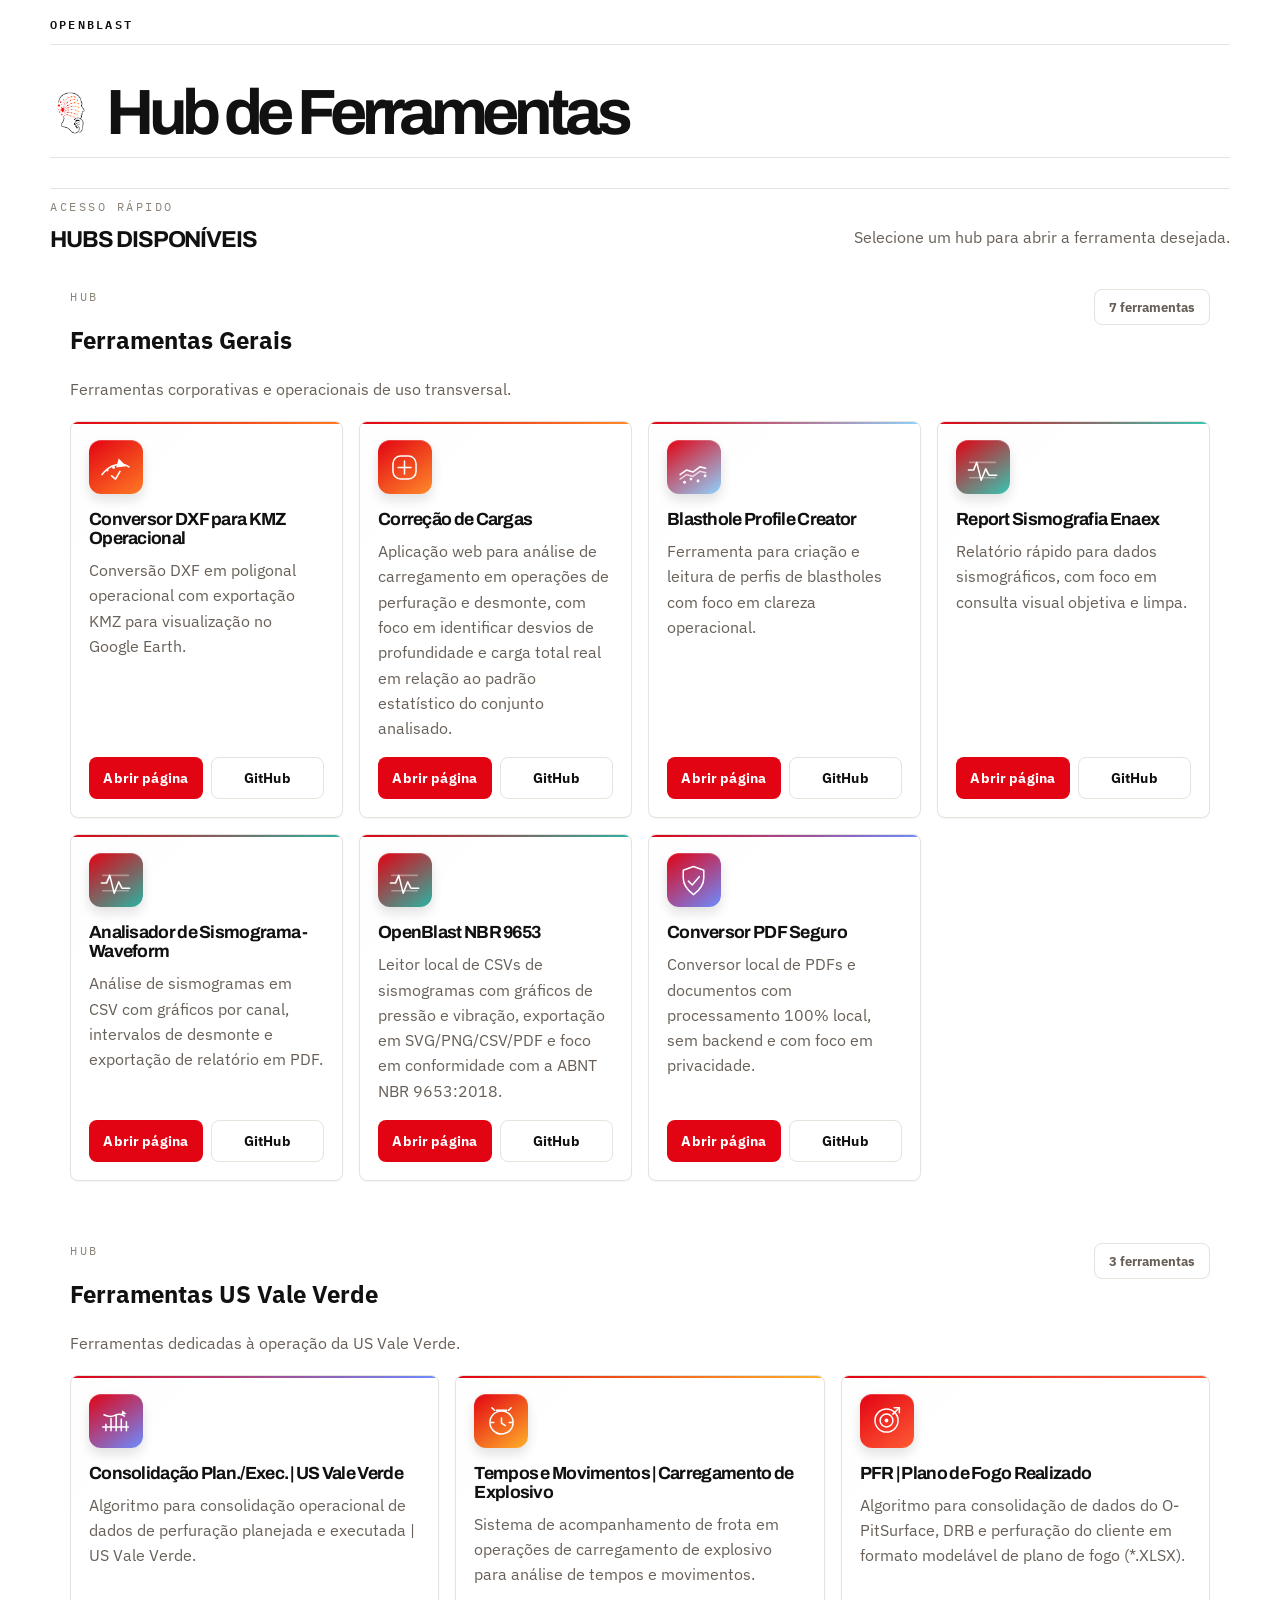
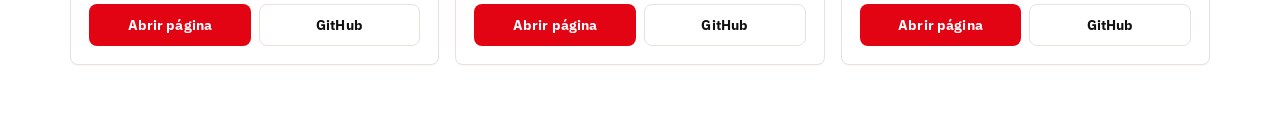
==== commit 602464b5: "Split hub pages into public and usvaleverde" ====
--- a/index.html
+++ b/index.html
@@ -2,64 +2,17 @@
 <html lang="pt-BR">
   <head>
     <meta charset="utf-8" />
+    <meta http-equiv="refresh" content="0; url=usvaleverde/" />
     <meta name="viewport" content="width=device-width, initial-scale=1" />
-    <meta name="description" content="Hub visual OpenBlast para acesso direto às ferramentas operacionais da US MVV." />
+    <meta name="robots" content="noindex, nofollow" />
+    <meta name="description" content="OpenBlast redireciona para o hub US Vale Verde." />
     <meta name="theme-color" content="#ffffff" />
-    <meta name="application-name" content="Hub de Ferramentas | OpenBlast" />
-    <link rel="icon" href="VISUAL/LOGO%20OPENBLAST%20TRANSPARENTE.png" />
-    <title>Hub de Ferramentas | OpenBlast</title>
-    <link rel="preconnect" href="https://fonts.googleapis.com" />
-    <link rel="preconnect" href="https://fonts.gstatic.com" crossorigin />
-    <link
-      href="https://fonts.googleapis.com/css2?family=Archivo:wght@500;600;700;800&family=IBM+Plex+Mono:wght@400;500;600&family=IBM+Plex+Sans:wght@400;500;600;700&display=swap"
-      rel="stylesheet"
-    />
-    <link rel="preload" href="output/tools_manifest.json" as="fetch" crossorigin="anonymous" />
-    <link rel="stylesheet" href="styles.css" />
-    <script src="script.js" defer></script>
+    <title>OpenBlast</title>
+    <script>
+      window.location.replace("usvaleverde/");
+    </script>
   </head>
   <body>
-    <header class="topbar shell">
-      <a class="brand" href="./" aria-label="OpenBlast">
-        <span class="brand__wordmark">OpenBlast</span>
-      </a>
-      <nav class="topbar__nav" aria-label="Alternar entre hubs">
-        <a class="topbar__link" href="./" aria-current="page">Hub Geral</a>
-        <a class="topbar__link topbar__link--ghost" href="public/">Hub Aberto</a>
-      </nav>
-    </header>
-
-    <main class="shell page">
-      <section class="hero" aria-labelledby="hero-title">
-        <article class="hero__copy reveal">
-          <div class="hero__title-row">
-            <img
-              class="hero__title-mark"
-              src="VISUAL/LOGO%20OPENBLAST%20TRANSPARENTE.png"
-              alt=""
-              aria-hidden="true"
-            />
-            <h1 id="hero-title">Hub de Ferramentas</h1>
-          </div>
-        </article>
-      </section>
-
-      <section class="section-head reveal" aria-labelledby="tools-title">
-        <div>
-          <p class="eyebrow">Acesso rápido</p>
-          <h2 id="tools-title">Hubs disponíveis</h2>
-        </div>
-        <p class="section-head__text">
-          Selecione um hub para abrir a ferramenta desejada.
-        </p>
-      </section>
-
-      <section id="hub-grid" class="hub-grid" aria-label="Lista de hubs" aria-live="polite" aria-busy="true"></section>
-    </main>
-
-    <!-- MANIFEST:START -->
-<script type="application/json" id="initial-manifest">{"manifest_version":"2.0","project":{"name":"hub-de-ferramentas-us-mvv","version":"1.0.0","purpose":"Transformar a planilha de repositórios em um manifesto validado para o hub OpenBlast US MVV"},"generated_at":"2026-06-14T18:35:41Z","run_id":"20260614_183541","source":{"workbook":"input/repositorios_github_pages.xlsx","sheet":"Repositorios","headers":["Repositório","Título formal","GitHub","Pages"],"sha256":"d3644385695573fd35f7a366c1b0b336995e87a41b679aa2631c5e2500362c1a","row_count":10},"counts":{"total_rows":10,"valid_rows":10,"invalid_rows":0,"hub_count":2},"validation":{"status":"passed","error_count":0,"warning_count":0},"publication":{"slug":"internal","hub_slugs":["ferramentas-gerais","ferramentas-us-vale-verde"],"source_hub_count":2,"source_tool_count":10,"published_hub_count":2,"published_tool_count":10,"excluded_hub_slugs":[]},"generator":{"python":"3.14.3","openpyxl":"3.1.5"},"hubs":[{"slug":"ferramentas-gerais","title":"Ferramentas Gerais","description":"Ferramentas corporativas e operacionais de uso transversal.","tool_count":7,"tools":[{"row_number":2,"repository_id":"enaex-plano-de-voo","formal_title":"Conversor DXF para KMZ Operacional","github_url":"https://github.com/SILVAThiagoFerreira/enaex-plano-de-voo","pages_url":"https://silvathiagoferreira.github.io/enaex-plano-de-voo/","description":"Conversão DXF em poligonal operacional com exportação KMZ para visualização no Google Earth.","kind":"flight","accent":"#e20313","accent2":"#ff7a24","github_owner":"SILVAThiagoFerreira","github_repo_name":"enaex-plano-de-voo","pages_owner":"silvathiagoferreira","pages_repo_name":"enaex-plano-de-voo","order":1},{"row_number":9,"repository_id":"correcao-de-cargas","formal_title":"Correção de Cargas","github_url":"https://github.com/SILVAThiagoFerreira/correcao-de-cargas","pages_url":"https://silvathiagoferreira.github.io/correcao-de-cargas/","description":"Aplicação web para análise de carregamento em operações de perfuração e desmonte, com foco em identificar desvios de profundidade e carga total real em relação ao padrão estatístico do conjunto analisado.","kind":"charge","accent":"#e20313","accent2":"#ff8a2a","github_owner":"SILVAThiagoFerreira","github_repo_name":"correcao-de-cargas","pages_owner":"silvathiagoferreira","pages_repo_name":"correcao-de-cargas","order":8},{"row_number":5,"repository_id":"blasthole-profile-creator","formal_title":"Blasthole Profile Creator","github_url":"https://github.com/SILVAThiagoFerreira/blasthole-profile-creator","pages_url":"https://silvathiagoferreira.github.io/blasthole-profile-creator/","description":"Ferramenta para criação e leitura de perfis de blastholes com foco em clareza operacional.","kind":"blast","accent":"#e20313","accent2":"#8dd3ff","github_owner":"SILVAThiagoFerreira","github_repo_name":"blasthole-profile-creator","pages_owner":"silvathiagoferreira","pages_repo_name":"blasthole-profile-creator","order":4},{"row_number":7,"repository_id":"aquickreportofseismographicdata","formal_title":"Report Sismografia Enaex","github_url":"https://github.com/SILVAThiagoFerreira/aquickreportofseismographicdata","pages_url":"https://silvathiagoferreira.github.io/aquickreportofseismographicdata/","description":"Relatório rápido para dados sismográficos, com foco em consulta visual objetiva e limpa.","kind":"wave","accent":"#e20313","accent2":"#37c6b3","github_owner":"SILVAThiagoFerreira","github_repo_name":"aquickreportofseismographicdata","pages_owner":"silvathiagoferreira","pages_repo_name":"aquickreportofseismographicdata","order":6},{"row_number":8,"repository_id":"analisador-de-sismograma","formal_title":"Analisador de Sismograma - Waveform","github_url":"https://github.com/SILVAThiagoFerreira/analisador-de-sismograma","pages_url":"https://silvathiagoferreira.github.io/ANALISADOR-DE-SISMOGRAMA/","description":"Análise de sismogramas em CSV com gráficos por canal, intervalos de desmonte e exportação de relatório em PDF.","kind":"wave","accent":"#e20313","accent2":"#2bb3a3","github_owner":"SILVAThiagoFerreira","github_repo_name":"analisador-de-sismograma","pages_owner":"silvathiagoferreira","pages_repo_name":"ANALISADOR-DE-SISMOGRAMA","order":7},{"row_number":10,"repository_id":"openblast-nbr9653","formal_title":"OpenBlast NBR 9653","github_url":"https://github.com/SILVAThiagoFerreira/openblast-nbr9653","pages_url":"https://silvathiagoferreira.github.io/openblast-nbr9653/","description":"Leitor local de CSVs de sismogramas com gráficos de pressão e vibração, exportação em SVG/PNG/CSV/PDF e foco em conformidade com a ABNT NBR 9653:2018.","kind":"wave","accent":"#e20313","accent2":"#2bb3a3","github_owner":"SILVAThiagoFerreira","github_repo_name":"openblast-nbr9653","pages_owner":"silvathiagoferreira","pages_repo_name":"openblast-nbr9653","order":9},{"row_number":11,"repository_id":"conversor-pdf-seguro","formal_title":"Conversor PDF Seguro","github_url":"https://github.com/SILVAThiagoFerreira/conversor-pdf-seguro","pages_url":"https://silvathiagoferreira.github.io/conversor-pdf-seguro/","description":"Conversor local de PDFs e documentos com processamento 100% local, sem backend e com foco em privacidade.","kind":"shield","accent":"#e20313","accent2":"#6c8cff","github_owner":"SILVAThiagoFerreira","github_repo_name":"conversor-pdf-seguro","pages_owner":"silvathiagoferreira","pages_repo_name":"conversor-pdf-seguro","order":10}]},{"slug":"ferramentas-us-vale-verde","title":"Ferramentas US Vale Verde","description":"Ferramentas dedicadas à operação da US Vale Verde.","tool_count":3,"tools":[{"row_number":3,"repository_id":"usmvv_planned_and_executed_data_consolidation","formal_title":"Consolidação Plan./Exec. | US Vale Verde","github_url":"https://github.com/SILVAThiagoFerreira/usmvv_planned_and_executed_data_consolidation","pages_url":"https://silvathiagoferreira.github.io/usmvv_planned_and_executed_data_consolidation/","description":"Algoritmo para consolidação operacional de dados de perfuração planejada e executada | US Vale Verde.","kind":"console","accent":"#e20313","accent2":"#6c8cff","github_owner":"SILVAThiagoFerreira","github_repo_name":"usmvv_planned_and_executed_data_consolidation","pages_owner":"silvathiagoferreira","pages_repo_name":"usmvv_planned_and_executed_data_consolidation","order":2},{"row_number":4,"repository_id":"temposemovimentos","formal_title":"Tempos e Movimentos | Carregamento de Explosivo","github_url":"https://github.com/SILVAThiagoFerreira/temposemovimentos","pages_url":"https://silvathiagoferreira.github.io/temposemovimentos/","description":"Sistema de acompanhamento de frota em operações de carregamento de explosivo para análise de tempos e movimentos.","kind":"timer","accent":"#e20313","accent2":"#ffb12a","github_owner":"SILVAThiagoFerreira","github_repo_name":"temposemovimentos","pages_owner":"silvathiagoferreira","pages_repo_name":"temposemovimentos","order":3},{"row_number":6,"repository_id":"pfr-enaex","formal_title":"PFR | Plano de Fogo Realizado","github_url":"https://github.com/SILVAThiagoFerreira/pfr-enaex","pages_url":"https://silvathiagoferreira.github.io/pfr-enaex/","description":"Algoritmo para consolidação de dados do O-PitSurface, DRB e perfuração do cliente em formato modelável de plano de fogo (*.XLSX).","kind":"target","accent":"#e20313","accent2":"#ff5b35","github_owner":"SILVAThiagoFerreira","github_repo_name":"pfr-enaex","pages_owner":"silvathiagoferreira","pages_repo_name":"pfr-enaex","order":5}]}],"tools":[{"row_number":2,"repository_id":"enaex-plano-de-voo","formal_title":"Conversor DXF para KMZ Operacional","github_url":"https://github.com/SILVAThiagoFerreira/enaex-plano-de-voo","pages_url":"https://silvathiagoferreira.github.io/enaex-plano-de-voo/","description":"Conversão DXF em poligonal operacional com exportação KMZ para visualização no Google Earth.","kind":"flight","accent":"#e20313","accent2":"#ff7a24","github_owner":"SILVAThiagoFerreira","github_repo_name":"enaex-plano-de-voo","pages_owner":"silvathiagoferreira","pages_repo_name":"enaex-plano-de-voo","order":1},{"row_number":3,"repository_id":"usmvv_planned_and_executed_data_consolidation","formal_title":"Consolidação Plan./Exec. | US Vale Verde","github_url":"https://github.com/SILVAThiagoFerreira/usmvv_planned_and_executed_data_consolidation","pages_url":"https://silvathiagoferreira.github.io/usmvv_planned_and_executed_data_consolidation/","description":"Algoritmo para consolidação operacional de dados de perfuração planejada e executada | US Vale Verde.","kind":"console","accent":"#e20313","accent2":"#6c8cff","github_owner":"SILVAThiagoFerreira","github_repo_name":"usmvv_planned_and_executed_data_consolidation","pages_owner":"silvathiagoferreira","pages_repo_name":"usmvv_planned_and_executed_data_consolidation","order":2},{"row_number":4,"repository_id":"temposemovimentos","formal_title":"Tempos e Movimentos | Carregamento de Explosivo","github_url":"https://github.com/SILVAThiagoFerreira/temposemovimentos","pages_url":"https://silvathiagoferreira.github.io/temposemovimentos/","description":"Sistema de acompanhamento de frota em operações de carregamento de explosivo para análise de tempos e movimentos.","kind":"timer","accent":"#e20313","accent2":"#ffb12a","github_owner":"SILVAThiagoFerreira","github_repo_name":"temposemovimentos","pages_owner":"silvathiagoferreira","pages_repo_name":"temposemovimentos","order":3},{"row_number":5,"repository_id":"blasthole-profile-creator","formal_title":"Blasthole Profile Creator","github_url":"https://github.com/SILVAThiagoFerreira/blasthole-profile-creator","pages_url":"https://silvathiagoferreira.github.io/blasthole-profile-creator/","description":"Ferramenta para criação e leitura de perfis de blastholes com foco em clareza operacional.","kind":"blast","accent":"#e20313","accent2":"#8dd3ff","github_owner":"SILVAThiagoFerreira","github_repo_name":"blasthole-profile-creator","pages_owner":"silvathiagoferreira","pages_repo_name":"blasthole-profile-creator","order":4},{"row_number":6,"repository_id":"pfr-enaex","formal_title":"PFR | Plano de Fogo Realizado","github_url":"https://github.com/SILVAThiagoFerreira/pfr-enaex","pages_url":"https://silvathiagoferreira.github.io/pfr-enaex/","description":"Algoritmo para consolidação de dados do O-PitSurface, DRB e perfuração do cliente em formato modelável de plano de fogo (*.XLSX).","kind":"target","accent":"#e20313","accent2":"#ff5b35","github_owner":"SILVAThiagoFerreira","github_repo_name":"pfr-enaex","pages_owner":"silvathiagoferreira","pages_repo_name":"pfr-enaex","order":5},{"row_number":7,"repository_id":"aquickreportofseismographicdata","formal_title":"Report Sismografia Enaex","github_url":"https://github.com/SILVAThiagoFerreira/aquickreportofseismographicdata","pages_url":"https://silvathiagoferreira.github.io/aquickreportofseismographicdata/","description":"Relatório rápido para dados sismográficos, com foco em consulta visual objetiva e limpa.","kind":"wave","accent":"#e20313","accent2":"#37c6b3","github_owner":"SILVAThiagoFerreira","github_repo_name":"aquickreportofseismographicdata","pages_owner":"silvathiagoferreira","pages_repo_name":"aquickreportofseismographicdata","order":6},{"row_number":8,"repository_id":"analisador-de-sismograma","formal_title":"Analisador de Sismograma - Waveform","github_url":"https://github.com/SILVAThiagoFerreira/analisador-de-sismograma","pages_url":"https://silvathiagoferreira.github.io/ANALISADOR-DE-SISMOGRAMA/","description":"Análise de sismogramas em CSV com gráficos por canal, intervalos de desmonte e exportação de relatório em PDF.","kind":"wave","accent":"#e20313","accent2":"#2bb3a3","github_owner":"SILVAThiagoFerreira","github_repo_name":"analisador-de-sismograma","pages_owner":"silvathiagoferreira","pages_repo_name":"ANALISADOR-DE-SISMOGRAMA","order":7},{"row_number":9,"repository_id":"correcao-de-cargas","formal_title":"Correção de Cargas","github_url":"https://github.com/SILVAThiagoFerreira/correcao-de-cargas","pages_url":"https://silvathiagoferreira.github.io/correcao-de-cargas/","description":"Aplicação web para análise de carregamento em operações de perfuração e desmonte, com foco em identificar desvios de profundidade e carga total real em relação ao padrão estatístico do conjunto analisado.","kind":"charge","accent":"#e20313","accent2":"#ff8a2a","github_owner":"SILVAThiagoFerreira","github_repo_name":"correcao-de-cargas","pages_owner":"silvathiagoferreira","pages_repo_name":"correcao-de-cargas","order":8},{"row_number":10,"repository_id":"openblast-nbr9653","formal_title":"OpenBlast NBR 9653","github_url":"https://github.com/SILVAThiagoFerreira/openblast-nbr9653","pages_url":"https://silvathiagoferreira.github.io/openblast-nbr9653/","description":"Leitor local de CSVs de sismogramas com gráficos de pressão e vibração, exportação em SVG/PNG/CSV/PDF e foco em conformidade com a ABNT NBR 9653:2018.","kind":"wave","accent":"#e20313","accent2":"#2bb3a3","github_owner":"SILVAThiagoFerreira","github_repo_name":"openblast-nbr9653","pages_owner":"silvathiagoferreira","pages_repo_name":"openblast-nbr9653","order":9},{"row_number":11,"repository_id":"conversor-pdf-seguro","formal_title":"Conversor PDF Seguro","github_url":"https://github.com/SILVAThiagoFerreira/conversor-pdf-seguro","pages_url":"https://silvathiagoferreira.github.io/conversor-pdf-seguro/","description":"Conversor local de PDFs e documentos com processamento 100% local, sem backend e com foco em privacidade.","kind":"shield","accent":"#e20313","accent2":"#6c8cff","github_owner":"SILVAThiagoFerreira","github_repo_name":"conversor-pdf-seguro","pages_owner":"silvathiagoferreira","pages_repo_name":"conversor-pdf-seguro","order":10}]}</script>
-<!-- MANIFEST:END -->
-
+    <p>Redirecionando para <a href="usvaleverde/">usvaleverde/</a>.</p>
   </body>
 </html>
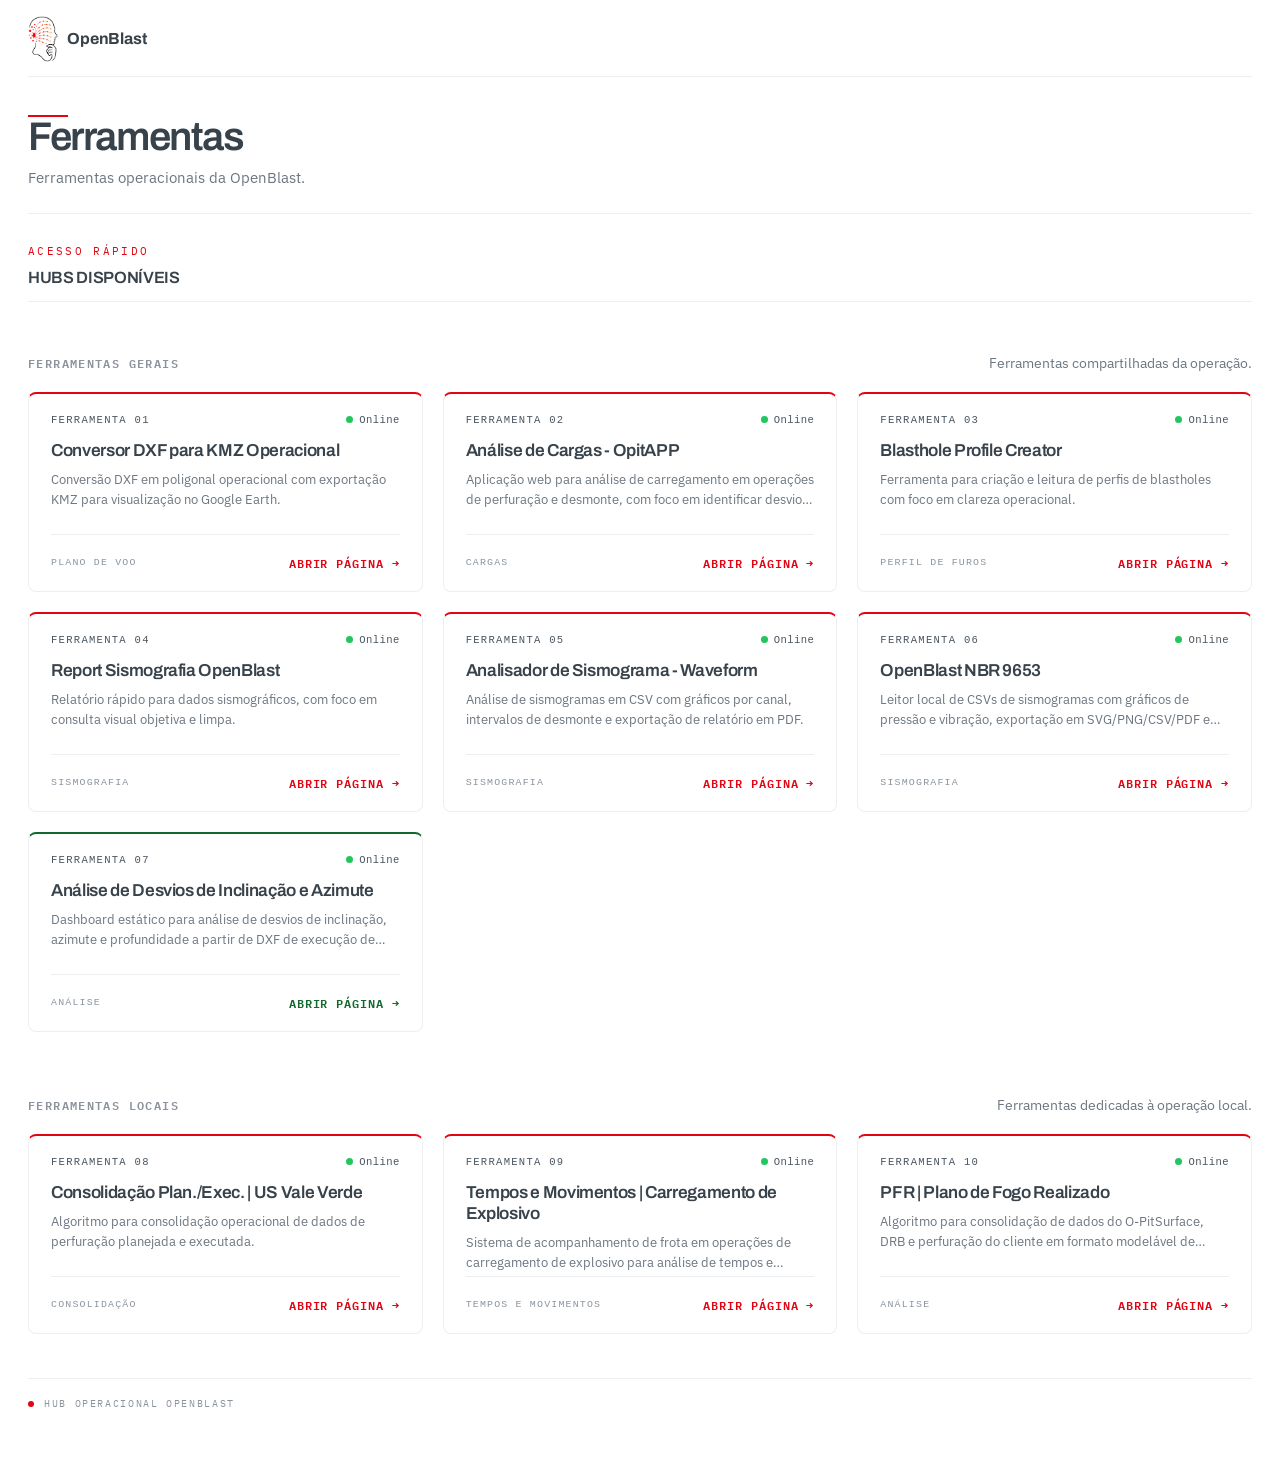
==== commit d1682a0a: "style: padroniza paleta enaex e renomeia hub para ferramentas locais - Paleta branca com cinza #3842" ====
--- a/index.html
+++ b/index.html
@@ -5,7 +5,7 @@
     <meta http-equiv="refresh" content="0; url=usvaleverde/" />
     <meta name="viewport" content="width=device-width, initial-scale=1" />
     <meta name="robots" content="noindex, nofollow" />
-    <meta name="description" content="OpenBlast redireciona para o hub US Vale Verde." />
+    <meta name="description" content="OpenBlast - Hub de ferramentas da operação." />
     <meta name="theme-color" content="#ffffff" />
     <title>OpenBlast</title>
     <script>
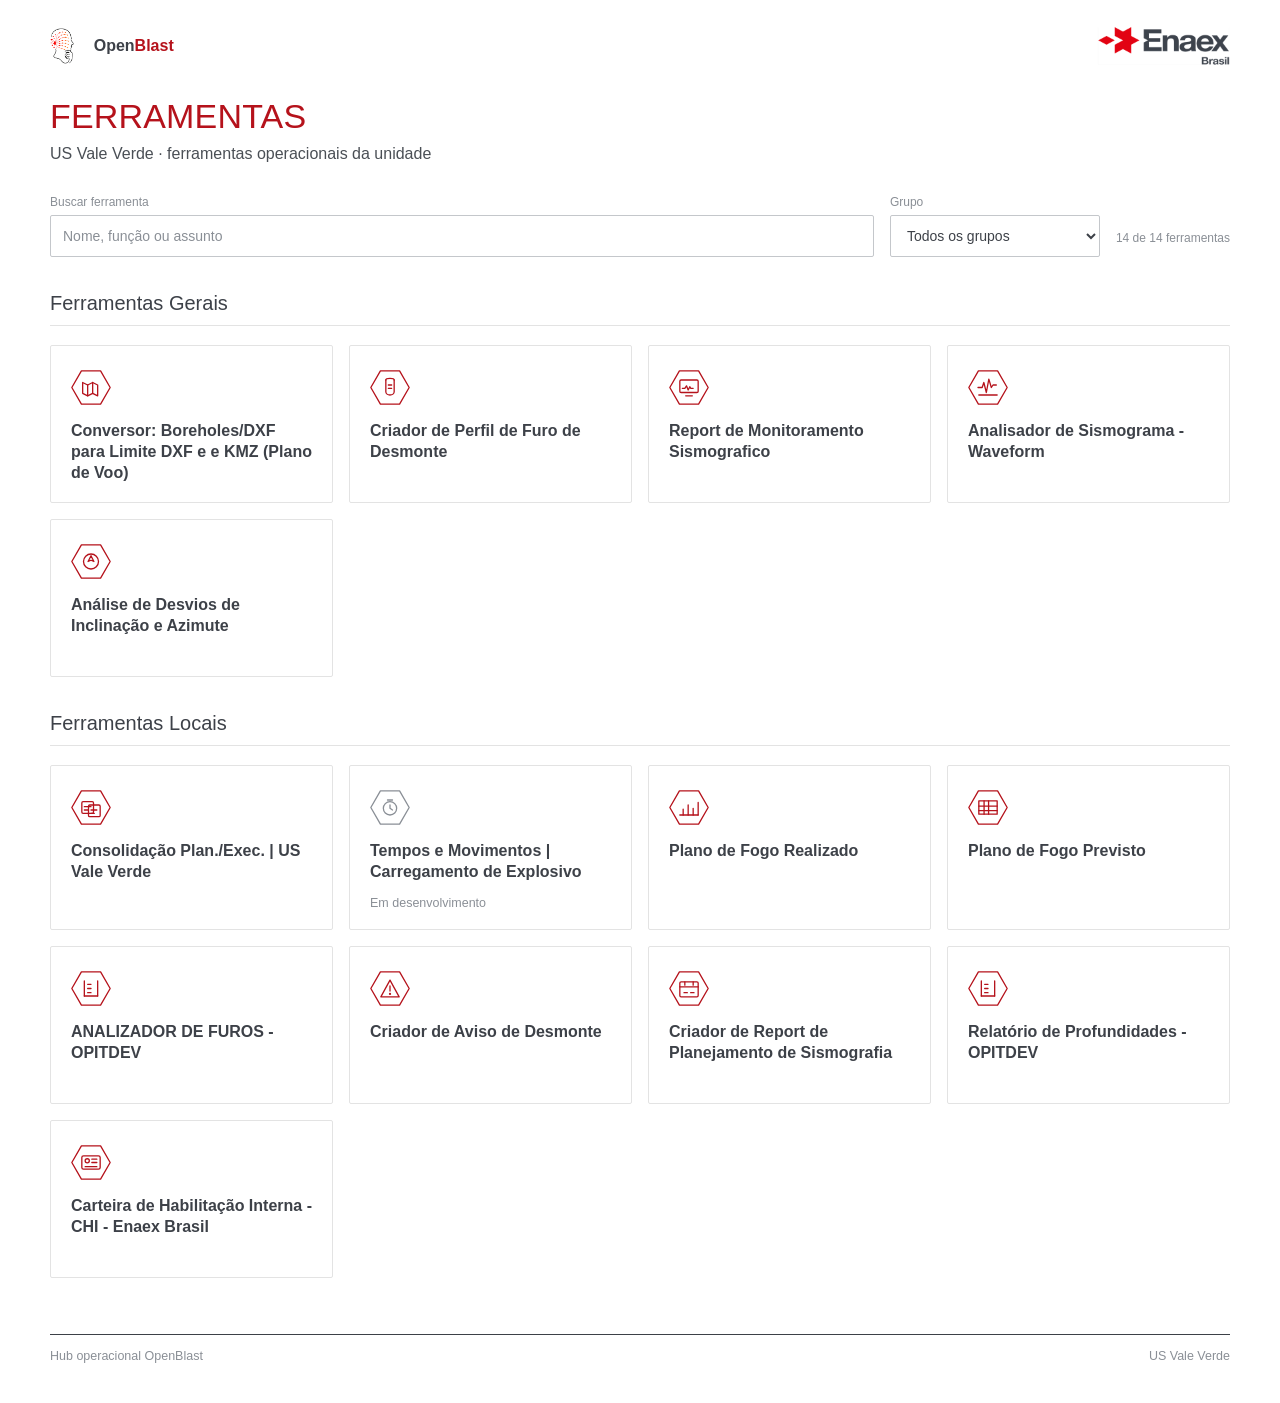
==== commit 7ef0098d: "Usa a estrela vermelha da Enaex como favicon nos dois hubs e na raiz - Favicon vetorial (favicon.svg" ====
--- a/index.html
+++ b/index.html
@@ -7,6 +7,10 @@
     <meta name="robots" content="noindex, nofollow" />
     <meta name="description" content="OpenBlast - Hub de ferramentas da operação." />
     <meta name="theme-color" content="#ffffff" />
+    <link rel="icon" href="assets/favicon.svg?v=20261018_star1" type="image/svg+xml" />
+    <link rel="icon" href="assets/favicon-32.png?v=20261018_star1" type="image/png" sizes="32x32" />
+    <link rel="icon" href="assets/favicon.ico?v=20261018_star1" sizes="any" />
+    <link rel="apple-touch-icon" href="assets/apple-touch-icon.png?v=20261018_star1" />
     <title>OpenBlast</title>
     <script>
       window.location.replace("usvaleverde/");
